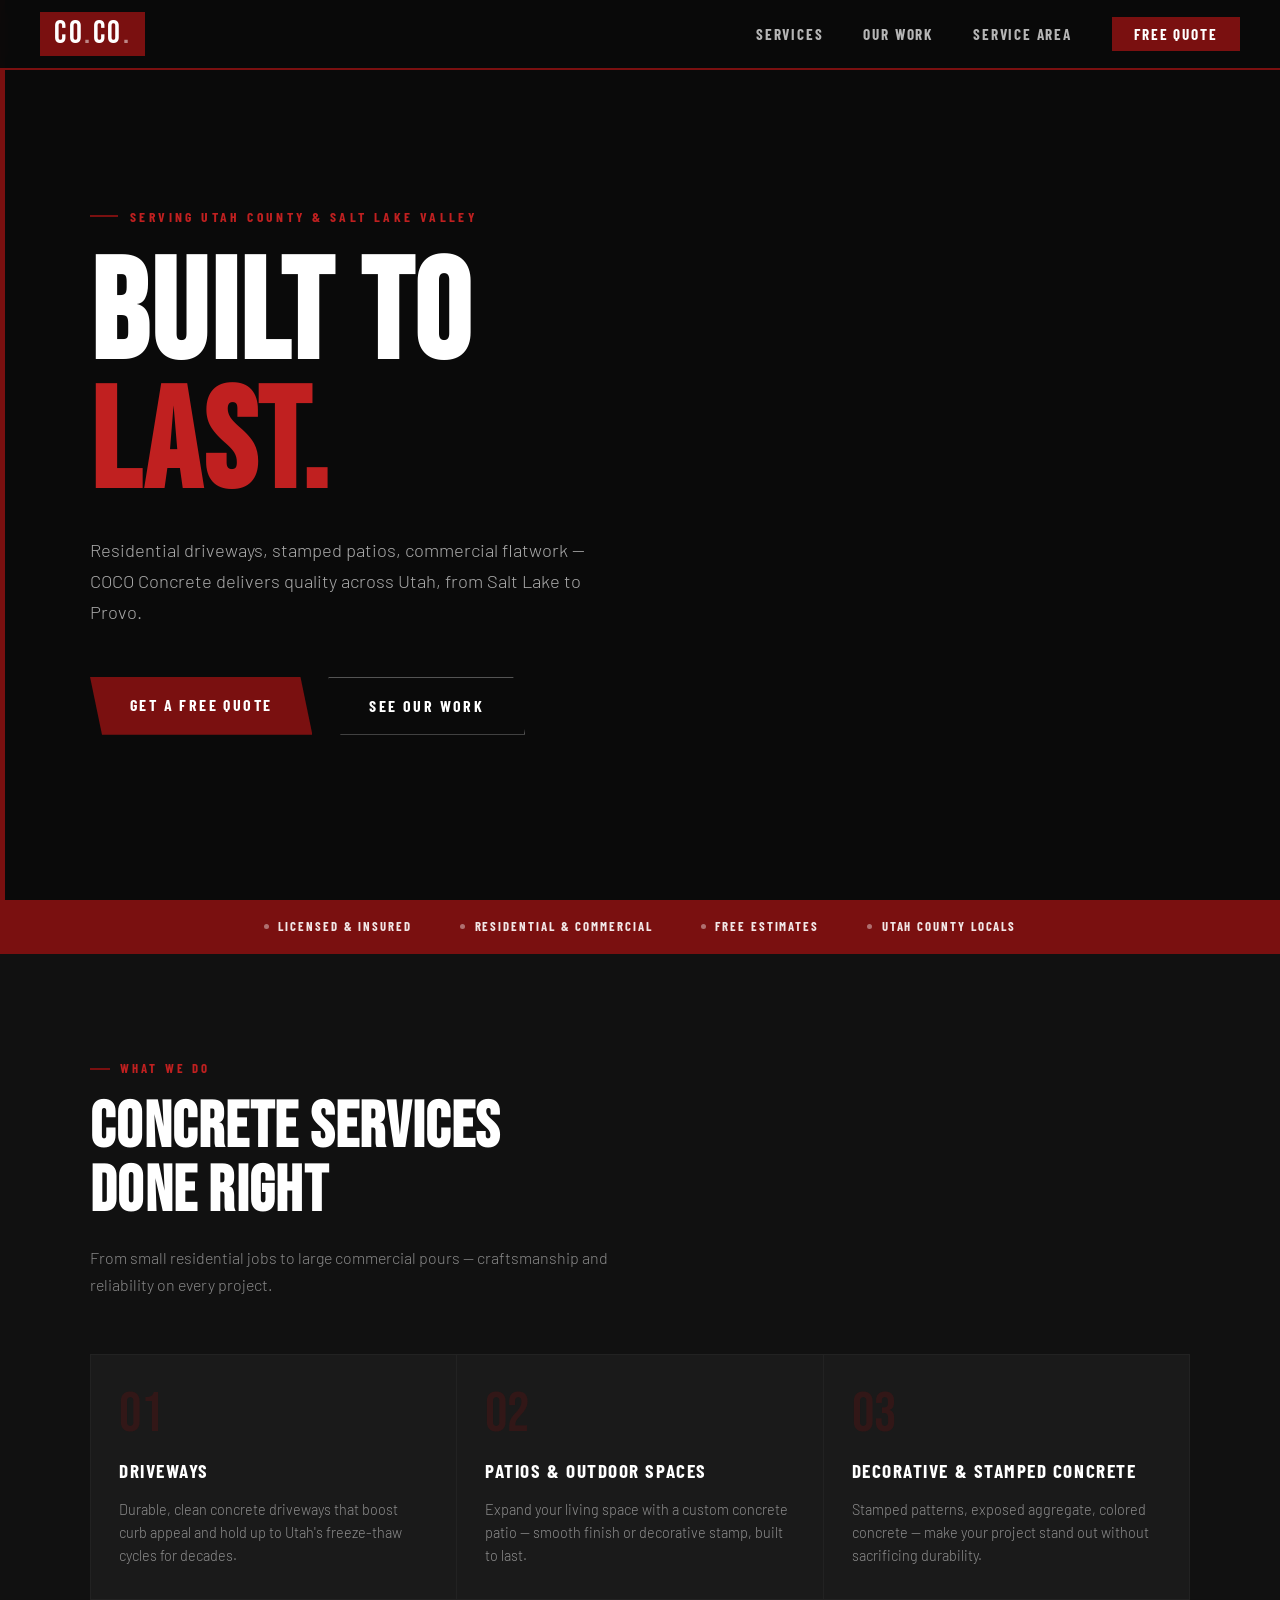
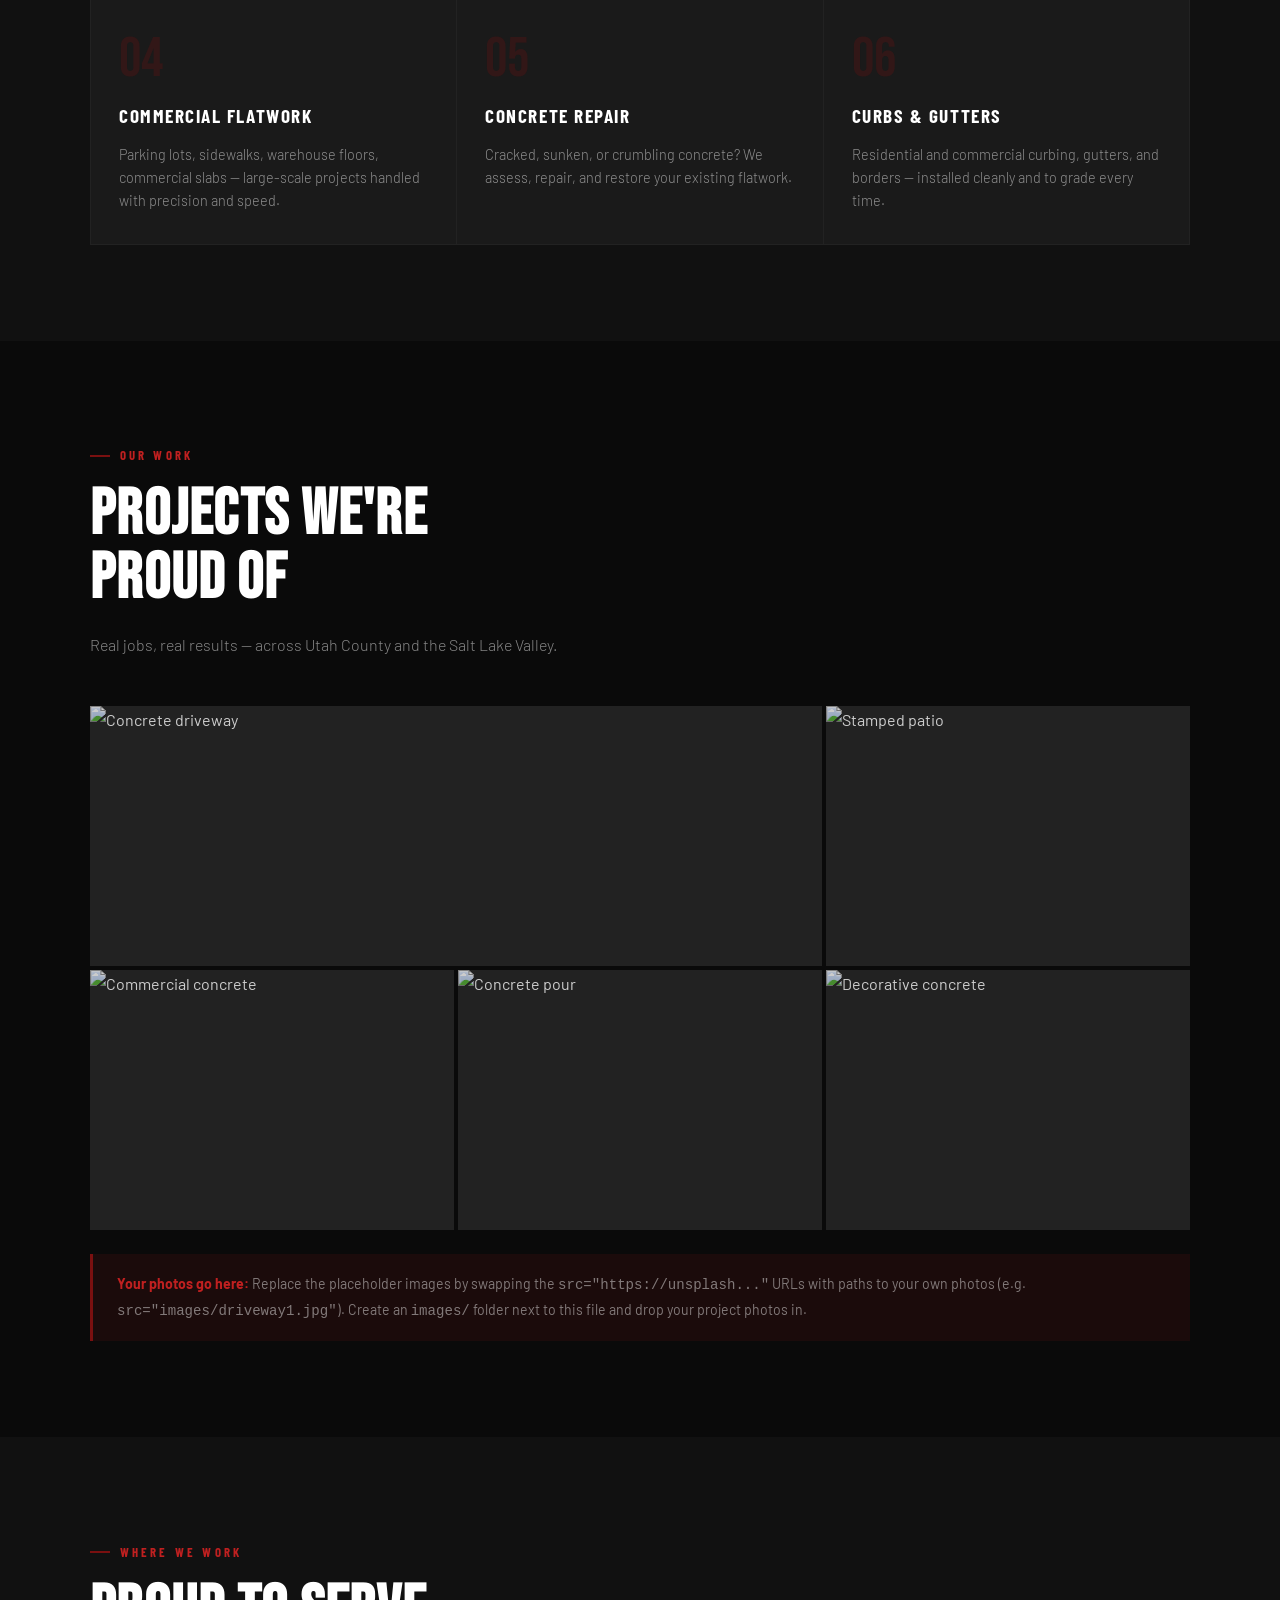
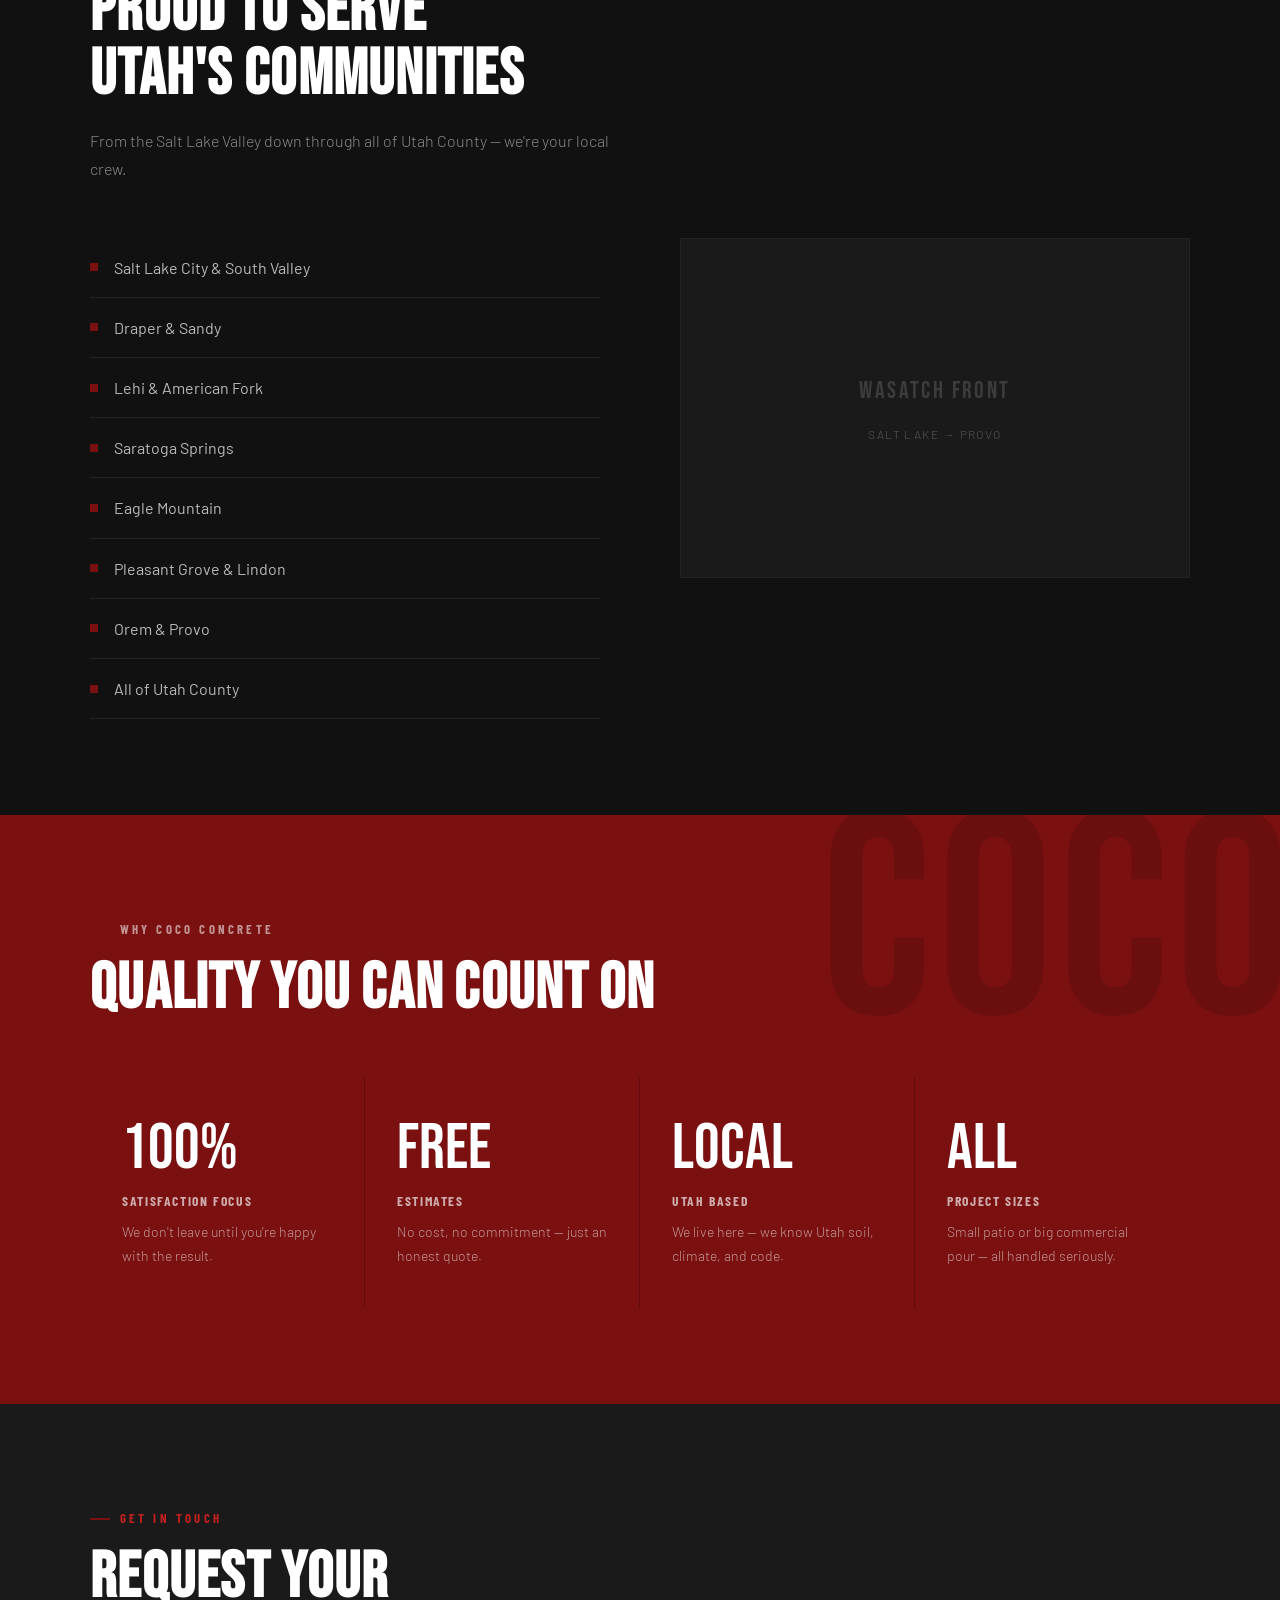
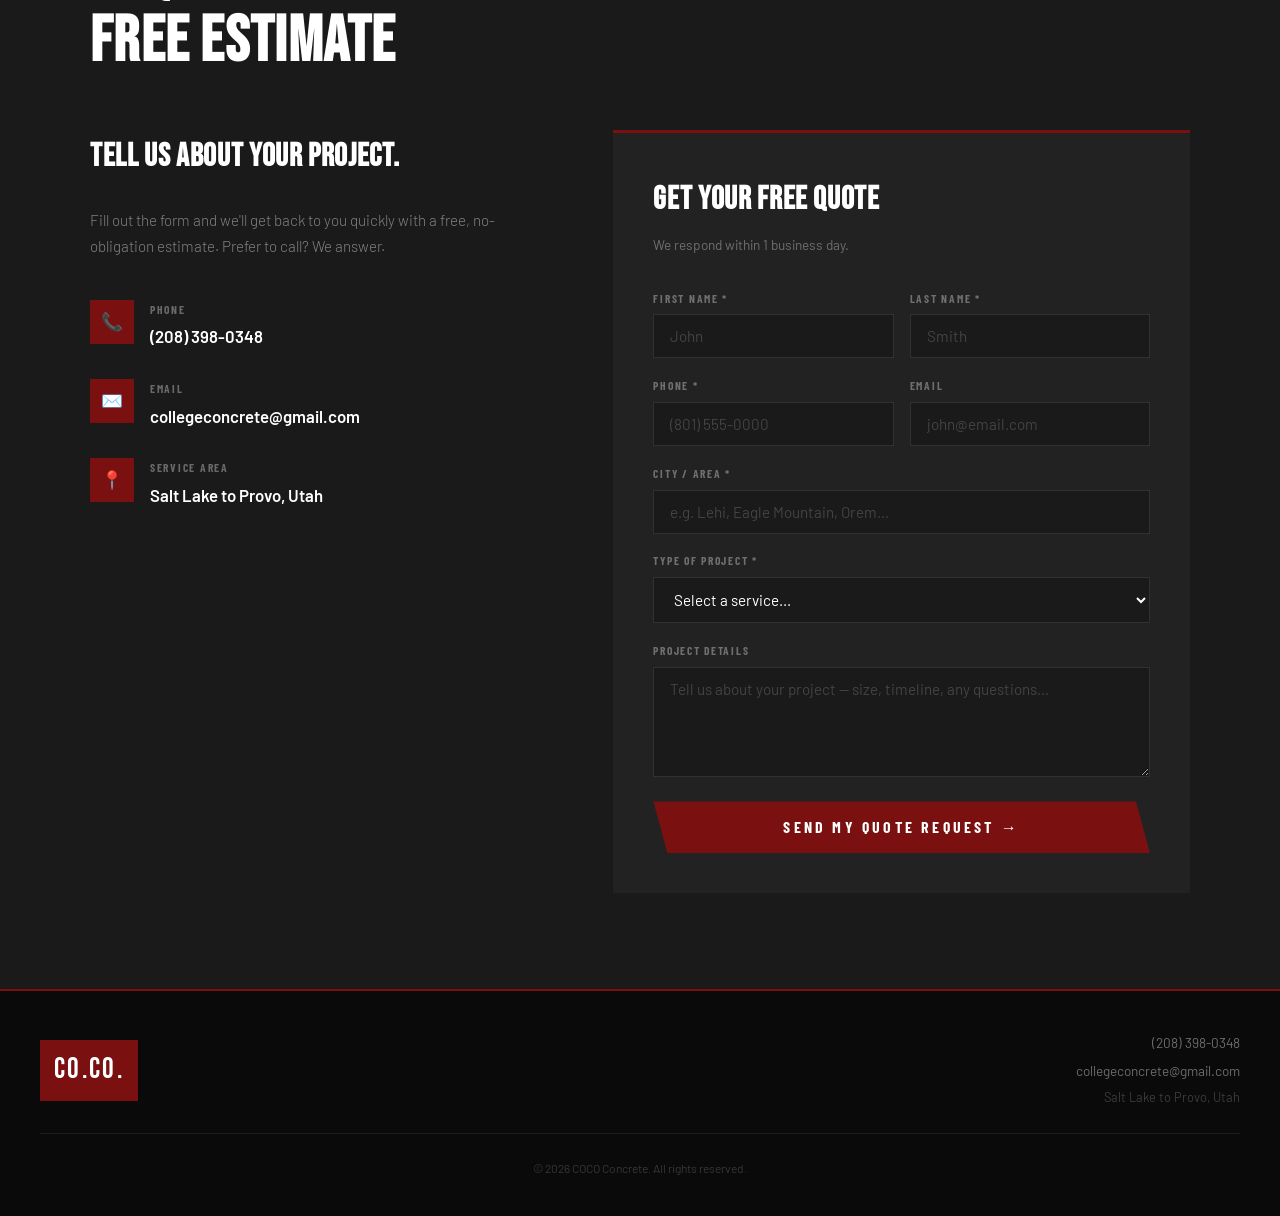
==== index.html @ 052e10e3 "Rename New one  to index.html" ====
<!DOCTYPE html>
<html lang="en">
<head>
<meta charset="UTF-8" />
<meta name="viewport" content="width=device-width, initial-scale=1.0" />
<title>COCO Concrete | Utah's Trusted Concrete Specialists</title>
<link href="https://fonts.googleapis.com/css2?family=Bebas+Neue&family=Barlow:wght@300;400;600;700&family=Barlow+Condensed:wght@600;700&display=swap" rel="stylesheet" />
<style>
  *, *::before, *::after { box-sizing: border-box; margin: 0; padding: 0; }
  :root {
    --red: #7A1010;
    --red-bright: #9B1515;
    --red-light: #C02020;
    --black: #0A0A0A;
    --dark: #111111;
    --dark2: #1A1A1A;
    --dark3: #222222;
    --white: #FFFFFF;
    --border: rgba(255,255,255,0.08);
  }
  html { scroll-behavior: smooth; }
  body { font-family: 'Barlow', sans-serif; background: var(--black); color: var(--white); line-height: 1.7; }

  /* NAV */
  nav {
    position: fixed; top: 0; left: 0; width: 100%; z-index: 100;
    background: rgba(10,10,10,0.97); backdrop-filter: blur(10px);
    border-bottom: 2px solid var(--red);
    padding: 0 2.5rem; display: flex; align-items: center; justify-content: space-between; height: 70px;
  }
  .nav-logo { display: flex; align-items: center; }
  .nav-logo-box {
    background: var(--red); padding: 6px 14px; display: flex; align-items: center; gap: 0;
  }
  .nav-logo-text {
    font-family: 'Bebas Neue', sans-serif; font-size: 2rem; color: var(--white);
    letter-spacing: 0.08em; line-height: 1;
  }
  .nav-logo-dot { color: rgba(255,255,255,0.5); }
  .nav-links { display: flex; gap: 2.5rem; list-style: none; align-items: center; }
  .nav-links a {
    color: rgba(255,255,255,0.7); text-decoration: none;
    font-family: 'Barlow Condensed', sans-serif;
    font-size: 0.95rem; font-weight: 700; letter-spacing: 0.12em; text-transform: uppercase; transition: color 0.2s;
  }
  .nav-links a:hover { color: var(--white); }
  .nav-cta { background: var(--red) !important; color: var(--white) !important; padding: 0.5rem 1.4rem !important; }
  .nav-cta:hover { background: var(--red-bright) !important; }
  .hamburger { display: none; flex-direction: column; gap: 5px; cursor: pointer; background: none; border: none; }
  .hamburger span { display: block; width: 26px; height: 2px; background: var(--white); }

  /* HERO */
  #hero {
    min-height: 100vh;
    background:
      linear-gradient(to bottom, rgba(10,10,10,0.72) 0%, rgba(10,10,10,0.35) 40%, rgba(10,10,10,0.88) 100%),
      url('https://images.unsplash.com/photo-1504307651254-35680f356dfd?w=1800&q=80') center/cover no-repeat;
    display: flex; align-items: center;
    padding: 7rem 2.5rem 5rem; position: relative; overflow: hidden;
  }
  .hero-accent { position: absolute; left: 0; top: 0; bottom: 0; width: 5px; background: var(--red); }
  .hero-inner { max-width: 1100px; margin: 0 auto; width: 100%; }
  .hero-eyebrow {
    display: inline-flex; align-items: center; gap: 0.75rem; margin-bottom: 1.5rem;
    font-family: 'Barlow Condensed', sans-serif; font-size: 0.85rem; font-weight: 700;
    letter-spacing: 0.25em; text-transform: uppercase; color: var(--red-light);
  }
  .hero-eyebrow::before { content: ''; display: block; width: 28px; height: 2px; background: var(--red); }
  .hero-title {
    font-family: 'Bebas Neue', sans-serif;
    font-size: clamp(4.5rem, 11vw, 9rem); color: var(--white); line-height: 0.92;
    margin-bottom: 1.5rem; letter-spacing: 0.02em;
  }
  .hero-title .red { color: var(--red-light); }
  .hero-sub {
    font-size: clamp(1rem, 2vw, 1.15rem); color: rgba(255,255,255,0.65);
    font-weight: 300; max-width: 500px; margin-bottom: 3rem;
  }
  .hero-btns { display: flex; gap: 1rem; flex-wrap: wrap; }
  .btn-primary {
    background: var(--red); color: var(--white); padding: 0.9rem 2.5rem;
    font-family: 'Barlow Condensed', sans-serif; font-weight: 700; font-size: 1rem;
    letter-spacing: 0.15em; text-transform: uppercase; text-decoration: none;
    transition: background 0.2s, transform 0.15s; border: none; cursor: pointer; display: inline-block;
    clip-path: polygon(0 0, calc(100% - 12px) 0, 100% 100%, 12px 100%);
  }
  .btn-primary:hover { background: var(--red-bright); transform: translateY(-2px); }
  .btn-outline {
    background: transparent; color: var(--white); padding: 0.9rem 2.5rem;
    font-family: 'Barlow Condensed', sans-serif; font-weight: 700; font-size: 1rem;
    letter-spacing: 0.15em; text-transform: uppercase; text-decoration: none;
    transition: all 0.2s; border: 1px solid rgba(255,255,255,0.3); display: inline-block;
    clip-path: polygon(0 0, calc(100% - 12px) 0, 100% 100%, 12px 100%);
  }
  .btn-outline:hover { border-color: var(--red); color: var(--red-light); }

  /* TRUST BAR */
  .trust-bar {
    background: var(--red); padding: 1rem 2rem;
    display: flex; justify-content: center; align-items: center; gap: 3rem; flex-wrap: wrap;
  }
  .trust-item {
    display: flex; align-items: center; gap: 0.6rem;
    color: rgba(255,255,255,0.9); font-size: 0.8rem; font-weight: 700;
    font-family: 'Barlow Condensed', sans-serif; letter-spacing: 0.15em; text-transform: uppercase;
  }
  .trust-dot { width: 5px; height: 5px; background: rgba(255,255,255,0.4); border-radius: 50%; }

  /* SECTIONS */
  section { padding: 6rem 2.5rem; }
  .container { max-width: 1100px; margin: 0 auto; }
  .section-label {
    display: inline-flex; align-items: center; gap: 0.6rem; margin-bottom: 1rem;
    font-family: 'Barlow Condensed', sans-serif; font-size: 0.8rem; font-weight: 700;
    letter-spacing: 0.25em; text-transform: uppercase; color: var(--red-light);
  }
  .section-label::before { content: ''; display: block; width: 20px; height: 2px; background: var(--red); }
  .section-title {
    font-family: 'Bebas Neue', sans-serif; font-size: clamp(2.5rem, 5vw, 4rem);
    color: var(--white); line-height: 1; margin-bottom: 1.25rem; letter-spacing: 0.02em;
  }
  .section-sub { font-size: 1rem; color: rgba(255,255,255,0.5); max-width: 520px; font-weight: 300; }

  /* SERVICES */
  #services { background: var(--dark); }
  .services-grid {
    display: grid; grid-template-columns: repeat(auto-fit, minmax(300px, 1fr));
    gap: 1px; margin-top: 3.5rem; background: var(--dark3); border: 1px solid var(--dark3);
  }
  .service-card {
    background: var(--dark2); padding: 2rem 1.75rem;
    transition: background 0.2s; position: relative; overflow: hidden;
  }
  .service-card::before {
    content: ''; position: absolute; left: 0; top: 0; bottom: 0; width: 3px;
    background: var(--red); transform: scaleY(0); transform-origin: bottom; transition: transform 0.3s;
  }
  .service-card:hover { background: var(--dark3); }
  .service-card:hover::before { transform: scaleY(1); }
  .service-num {
    font-family: 'Bebas Neue', sans-serif; font-size: 3.5rem;
    color: rgba(122,16,16,0.25); line-height: 1; margin-bottom: 0.75rem; transition: color 0.2s;
  }
  .service-card:hover .service-num { color: rgba(155,21,21,0.45); }
  .service-card h3 {
    font-family: 'Barlow Condensed', sans-serif; font-size: 1.2rem; font-weight: 700;
    letter-spacing: 0.08em; text-transform: uppercase; color: var(--white); margin-bottom: 0.65rem;
  }
  .service-card p { font-size: 0.9rem; color: rgba(255,255,255,0.5); font-weight: 300; line-height: 1.6; }

  /* GALLERY */
  #gallery { background: var(--black); }
  .gallery-grid {
    display: grid; grid-template-columns: repeat(3, 1fr);
    grid-template-rows: 260px 260px; gap: 4px; margin-top: 3rem;
  }
  .gallery-item { overflow: hidden; position: relative; cursor: pointer; background: var(--dark3); }
  .gallery-item:first-child { grid-column: span 2; }
  .gallery-item img { width: 100%; height: 100%; object-fit: cover; transition: transform 0.5s ease; filter: brightness(0.8); }
  .gallery-item:hover img { transform: scale(1.07); filter: brightness(1); }
  .gallery-overlay {
    position: absolute; inset: 0;
    background: linear-gradient(to top, rgba(122,16,16,0.85) 0%, transparent 55%);
    opacity: 0; transition: opacity 0.3s; display: flex; align-items: flex-end; padding: 1.25rem;
  }
  .gallery-item:hover .gallery-overlay { opacity: 1; }
  .gallery-overlay span {
    color: var(--white); font-family: 'Barlow Condensed', sans-serif;
    font-size: 0.85rem; font-weight: 700; letter-spacing: 0.15em; text-transform: uppercase;
  }
  .upload-note {
    margin-top: 1.5rem; padding: 1.1rem 1.5rem;
    background: rgba(122,16,16,0.15); border-left: 3px solid var(--red);
    font-size: 0.88rem; color: rgba(255,255,255,0.45);
  }
  .upload-note strong { color: var(--red-light); }

  /* AREA */
  #area { background: var(--dark); }
  .area-grid { display: grid; grid-template-columns: 1fr 1fr; gap: 5rem; align-items: start; margin-top: 3.5rem; }
  .area-list { list-style: none; }
  .area-list li {
    padding: 1rem 0; border-bottom: 1px solid var(--border);
    display: flex; align-items: center; gap: 1rem;
    color: rgba(255,255,255,0.7); font-size: 1rem; transition: color 0.2s;
  }
  .area-list li:hover { color: var(--white); }
  .area-dot { width: 8px; height: 8px; background: var(--red); flex-shrink: 0; }
  .area-map {
    background: var(--dark2); border: 1px solid var(--dark3);
    height: 340px; display: flex; align-items: center; justify-content: center;
    flex-direction: column; gap: 0.75rem;
  }
  .area-map-label { font-family: 'Bebas Neue', sans-serif; font-size: 1.5rem; color: rgba(255,255,255,0.15); letter-spacing: 0.1em; }
  .area-map-sub { font-size: 0.75rem; color: rgba(255,255,255,0.2); letter-spacing: 0.12em; text-transform: uppercase; }

  /* WHY */
  #why { background: var(--red); position: relative; overflow: hidden; }
  #why::before {
    content: 'COCO'; position: absolute; right: -1rem; top: -2rem;
    font-family: 'Bebas Neue', sans-serif; font-size: 18rem;
    color: rgba(0,0,0,0.12); line-height: 1; pointer-events: none; letter-spacing: 0.02em;
  }
  .why-grid { display: grid; grid-template-columns: repeat(auto-fit, minmax(200px, 1fr)); gap: 0; margin-top: 3.5rem; }
  .why-item { padding: 2.5rem 2rem; border-right: 1px solid rgba(0,0,0,0.2); position: relative; z-index: 1; }
  .why-item:last-child { border-right: none; }
  .why-number { font-family: 'Bebas Neue', sans-serif; font-size: 4rem; color: var(--white); line-height: 1; margin-bottom: 0.5rem; }
  .why-item h4 {
    font-family: 'Barlow Condensed', sans-serif; font-size: 0.85rem; font-weight: 700;
    color: rgba(255,255,255,0.65); margin-bottom: 0.5rem; text-transform: uppercase; letter-spacing: 0.12em;
  }
  .why-item p { font-size: 0.875rem; color: rgba(255,255,255,0.55); font-weight: 300; }

  /* CONTACT */
  #contact { background: var(--dark2); }
  .contact-grid { display: grid; grid-template-columns: 1fr 1.3fr; gap: 5rem; align-items: start; margin-top: 3.5rem; }
  .contact-info h3 { font-family: 'Bebas Neue', sans-serif; font-size: 2rem; color: var(--white); margin-bottom: 1.5rem; letter-spacing: 0.02em; }
  .contact-info > p { font-size: 0.95rem; color: rgba(255,255,255,0.45); font-weight: 300; margin-bottom: 2.5rem; }
  .contact-detail { display: flex; align-items: flex-start; gap: 1rem; margin-bottom: 1.75rem; }
  .contact-icon { width: 44px; height: 44px; background: var(--red); flex-shrink: 0; display: flex; align-items: center; justify-content: center; font-size: 1.1rem; }
  .contact-detail-text strong {
    display: block; font-family: 'Barlow Condensed', sans-serif;
    font-size: 0.72rem; letter-spacing: 0.15em; text-transform: uppercase;
    color: rgba(255,255,255,0.35); margin-bottom: 0.2rem;
  }
  .contact-detail-text a, .contact-detail-text span { color: var(--white); font-size: 1.05rem; text-decoration: none; font-weight: 600; }
  .contact-detail-text a:hover { color: var(--red-light); }

  /* FORM */
  .lead-form { background: var(--dark3); padding: 2.5rem; border-top: 3px solid var(--red); }
  .lead-form h3 { font-family: 'Bebas Neue', sans-serif; font-size: 2rem; color: var(--white); margin-bottom: 0.4rem; letter-spacing: 0.02em; }
  .lead-form .form-sub { font-size: 0.85rem; color: rgba(255,255,255,0.35); margin-bottom: 2rem; }
  .form-row { display: grid; grid-template-columns: 1fr 1fr; gap: 1rem; }
  .form-group { margin-bottom: 1.1rem; }
  .form-group label {
    display: block; font-family: 'Barlow Condensed', sans-serif;
    font-size: 0.72rem; font-weight: 700; letter-spacing: 0.15em; text-transform: uppercase;
    color: rgba(255,255,255,0.35); margin-bottom: 0.4rem;
  }
  .form-group input, .form-group select, .form-group textarea {
    width: 100%; padding: 0.75rem 1rem;
    background: var(--dark2); border: 1px solid rgba(255,255,255,0.1);
    font-family: 'Barlow', sans-serif; font-size: 0.95rem; color: var(--white);
    transition: border-color 0.2s; outline: none;
  }
  .form-group input::placeholder, .form-group textarea::placeholder { color: rgba(255,255,255,0.18); }
  .form-group select option { background: var(--dark2); }
  .form-group input:focus, .form-group select:focus, .form-group textarea:focus { border-color: var(--red); background: #1E1E1E; }
  .form-group textarea { resize: vertical; min-height: 110px; }
  .btn-submit {
    width: 100%; padding: 1rem; background: var(--red); color: var(--white);
    border: none; cursor: pointer; font-family: 'Barlow Condensed', sans-serif;
    font-size: 1rem; font-weight: 700; letter-spacing: 0.2em; text-transform: uppercase;
    transition: background 0.2s, transform 0.15s;
    clip-path: polygon(0 0, calc(100% - 14px) 0, 100% 100%, 14px 100%);
  }
  .btn-submit:hover { background: var(--red-bright); transform: translateY(-1px); }
  .form-success { display: none; text-align: center; padding: 3rem 1rem; }
  .form-success h4 { font-family: 'Bebas Neue', sans-serif; font-size: 2.5rem; color: var(--red-light); margin-bottom: 0.5rem; letter-spacing: 0.02em; }
  .form-success p { color: rgba(255,255,255,0.5); }

  /* FOOTER */
  footer {
    background: var(--black); border-top: 2px solid var(--red);
    padding: 2.5rem 2.5rem; display: flex; align-items: center; justify-content: space-between; flex-wrap: wrap; gap: 1.5rem;
  }
  .footer-logo-box { background: var(--red); padding: 6px 14px; }
  .footer-logo-text { font-family: 'Bebas Neue', sans-serif; font-size: 1.8rem; color: var(--white); letter-spacing: 0.08em; }
  .footer-links { display: flex; flex-direction: column; gap: 0.3rem; text-align: right; }
  .footer-links a { color: rgba(255,255,255,0.4); text-decoration: none; font-size: 0.85rem; transition: color 0.2s; }
  .footer-links a:hover { color: var(--red-light); }
  .footer-links span { color: rgba(255,255,255,0.2); font-size: 0.8rem; }
  .footer-copy { width: 100%; text-align: center; font-size: 0.75rem; color: rgba(255,255,255,0.18); padding-top: 1.5rem; border-top: 1px solid var(--border); }

  /* RESPONSIVE */
  @media (max-width: 768px) {
    .nav-links { display: none; }
    .hamburger { display: flex; }
    .nav-links.open {
      display: flex; flex-direction: column; gap: 0;
      position: absolute; top: 70px; left: 0; width: 100%;
      background: var(--black); border-bottom: 2px solid var(--red); padding: 0.5rem 0;
    }
    .nav-links.open li a { display: block; padding: 0.9rem 2rem; }
    .gallery-grid { grid-template-columns: 1fr 1fr; grid-template-rows: auto; }
    .gallery-item:first-child { grid-column: span 2; height: 220px; }
    .gallery-item { height: 180px; }
    .area-grid, .contact-grid { grid-template-columns: 1fr; gap: 2.5rem; }
    .form-row { grid-template-columns: 1fr; }
    .why-item { border-right: none; border-bottom: 1px solid rgba(0,0,0,0.2); }
    footer { flex-direction: column; align-items: center; }
    .footer-links { text-align: center; }
  }
</style>
</head>
<body>

<!-- NAV -->
<nav>
  <div class="nav-logo">
    <div class="nav-logo-box">
      <span class="nav-logo-text">CO<span class="nav-logo-dot">.</span>CO<span class="nav-logo-dot">.</span></span>
    </div>
  </div>
  <ul class="nav-links" id="navLinks">
    <li><a href="#services">Services</a></li>
    <li><a href="#gallery">Our Work</a></li>
    <li><a href="#area">Service Area</a></li>
    <li><a href="#contact" class="nav-cta">Free Quote</a></li>
  </ul>
  <button class="hamburger" id="hamburger" onclick="document.getElementById('navLinks').classList.toggle('open')" aria-label="Menu">
    <span></span><span></span><span></span>
  </button>
</nav>

<!-- HERO -->
<section id="hero">
  <div class="hero-accent"></div>
  <div class="hero-inner">
    <div class="hero-eyebrow">Serving Utah County &amp; Salt Lake Valley</div>
    <h1 class="hero-title">Built To<br><span class="red">Last.</span></h1>
    <p class="hero-sub">Residential driveways, stamped patios, commercial flatwork — COCO Concrete delivers quality across Utah, from Salt Lake to Provo.</p>
    <div class="hero-btns">
      <a href="#contact" class="btn-primary">Get a Free Quote</a>
      <a href="#gallery" class="btn-outline">See Our Work</a>
    </div>
  </div>
</section>

<!-- TRUST BAR -->
<div class="trust-bar">
  <div class="trust-item"><span class="trust-dot"></span> Licensed &amp; Insured</div>
  <div class="trust-item"><span class="trust-dot"></span> Residential &amp; Commercial</div>
  <div class="trust-item"><span class="trust-dot"></span> Free Estimates</div>
  <div class="trust-item"><span class="trust-dot"></span> Utah County Locals</div>
</div>

<!-- SERVICES -->
<section id="services">
  <div class="container">
    <div class="section-label">What We Do</div>
    <h2 class="section-title">Concrete Services<br>Done Right</h2>
    <p class="section-sub">From small residential jobs to large commercial pours — craftsmanship and reliability on every project.</p>
    <div class="services-grid">
      <div class="service-card"><div class="service-num">01</div><h3>Driveways</h3><p>Durable, clean concrete driveways that boost curb appeal and hold up to Utah's freeze-thaw cycles for decades.</p></div>
      <div class="service-card"><div class="service-num">02</div><h3>Patios &amp; Outdoor Spaces</h3><p>Expand your living space with a custom concrete patio — smooth finish or decorative stamp, built to last.</p></div>
      <div class="service-card"><div class="service-num">03</div><h3>Decorative &amp; Stamped Concrete</h3><p>Stamped patterns, exposed aggregate, colored concrete — make your project stand out without sacrificing durability.</p></div>
      <div class="service-card"><div class="service-num">04</div><h3>Commercial Flatwork</h3><p>Parking lots, sidewalks, warehouse floors, commercial slabs — large-scale projects handled with precision and speed.</p></div>
      <div class="service-card"><div class="service-num">05</div><h3>Concrete Repair</h3><p>Cracked, sunken, or crumbling concrete? We assess, repair, and restore your existing flatwork.</p></div>
      <div class="service-card"><div class="service-num">06</div><h3>Curbs &amp; Gutters</h3><p>Residential and commercial curbing, gutters, and borders — installed cleanly and to grade every time.</p></div>
    </div>
  </div>
</section>

<!-- GALLERY -->
<section id="gallery">
  <div class="container">
    <div class="section-label">Our Work</div>
    <h2 class="section-title">Projects We're<br>Proud Of</h2>
    <p class="section-sub">Real jobs, real results — across Utah County and the Salt Lake Valley.</p>
    <div class="gallery-grid">
      <div class="gallery-item">
        <img src="https://images.unsplash.com/photo-1504307651254-35680f356dfd?w=900&q=80" alt="Concrete driveway" loading="lazy" />
        <div class="gallery-overlay"><span>Residential Driveway</span></div>
      </div>
      <div class="gallery-item">
        <img src="https://images.unsplash.com/photo-1589939705384-5185137a7f0f?w=600&q=80" alt="Stamped patio" loading="lazy" />
        <div class="gallery-overlay"><span>Stamped Patio</span></div>
      </div>
      <div class="gallery-item">
        <img src="https://images.unsplash.com/photo-1541888946425-d81bb19240f5?w=600&q=80" alt="Commercial concrete" loading="lazy" />
        <div class="gallery-overlay"><span>Commercial Flatwork</span></div>
      </div>
      <div class="gallery-item">
        <img src="https://images.unsplash.com/photo-1613977257363-707ba9348227?w=600&q=80" alt="Concrete pour" loading="lazy" />
        <div class="gallery-overlay"><span>New Construction</span></div>
      </div>
      <div class="gallery-item">
        <img src="https://images.unsplash.com/photo-1558618666-fcd25c85cd64?w=600&q=80" alt="Decorative concrete" loading="lazy" />
        <div class="gallery-overlay"><span>Decorative Finish</span></div>
      </div>
    </div>
    <div class="upload-note">
      <strong>Your photos go here:</strong> Replace the placeholder images by swapping the <code>src="https://unsplash..."</code> URLs with paths to your own photos (e.g. <code>src="images/driveway1.jpg"</code>). Create an <code>images/</code> folder next to this file and drop your project photos in.
    </div>
  </div>
</section>

<!-- AREA -->
<section id="area">
  <div class="container">
    <div class="section-label">Where We Work</div>
    <h2 class="section-title">Proud to Serve<br>Utah's Communities</h2>
    <p class="section-sub">From the Salt Lake Valley down through all of Utah County — we're your local crew.</p>
    <div class="area-grid">
      <ul class="area-list">
        <li><span class="area-dot"></span> Salt Lake City &amp; South Valley</li>
        <li><span class="area-dot"></span> Draper &amp; Sandy</li>
        <li><span class="area-dot"></span> Lehi &amp; American Fork</li>
        <li><span class="area-dot"></span> Saratoga Springs</li>
        <li><span class="area-dot"></span> Eagle Mountain</li>
        <li><span class="area-dot"></span> Pleasant Grove &amp; Lindon</li>
        <li><span class="area-dot"></span> Orem &amp; Provo</li>
        <li><span class="area-dot"></span> All of Utah County</li>
      </ul>
      <div class="area-map">
        <div class="area-map-label">Wasatch Front</div>
        <div class="area-map-sub">Salt Lake → Provo</div>
      </div>
    </div>
  </div>
</section>

<!-- WHY -->
<section id="why">
  <div class="container">
    <div class="section-label" style="color: rgba(255,255,255,0.55);">Why COCO Concrete</div>
    <h2 class="section-title">Quality You Can Count On</h2>
    <div class="why-grid">
      <div class="why-item"><div class="why-number">100%</div><h4>Satisfaction Focus</h4><p>We don't leave until you're happy with the result.</p></div>
      <div class="why-item"><div class="why-number">Free</div><h4>Estimates</h4><p>No cost, no commitment — just an honest quote.</p></div>
      <div class="why-item"><div class="why-number">Local</div><h4>Utah Based</h4><p>We live here — we know Utah soil, climate, and code.</p></div>
      <div class="why-item"><div class="why-number">All</div><h4>Project Sizes</h4><p>Small patio or big commercial pour — all handled seriously.</p></div>
    </div>
  </div>
</section>

<!-- CONTACT -->
<section id="contact">
  <div class="container">
    <div class="section-label">Get In Touch</div>
    <h2 class="section-title">Request Your<br>Free Estimate</h2>
    <div class="contact-grid">
      <div class="contact-info">
        <h3>Tell us about your project.</h3>
        <p>Fill out the form and we'll get back to you quickly with a free, no-obligation estimate. Prefer to call? We answer.</p>
        <div class="contact-detail">
          <div class="contact-icon">📞</div>
          <div class="contact-detail-text"><strong>Phone</strong><a href="tel:2083980348">(208) 398-0348</a></div>
        </div>
        <div class="contact-detail">
          <div class="contact-icon">✉️</div>
          <div class="contact-detail-text"><strong>Email</strong><a href="mailto:collegeconcrete@gmail.com">collegeconcrete@gmail.com</a></div>
        </div>
        <div class="contact-detail">
          <div class="contact-icon">📍</div>
          <div class="contact-detail-text"><strong>Service Area</strong><span>Salt Lake to Provo, Utah</span></div>
        </div>
      </div>

      <div class="lead-form">
        <h3>Get Your Free Quote</h3>
        <p class="form-sub">We respond within 1 business day.</p>
        <div id="formSuccess" class="form-success">
          <h4>Message Sent!</h4>
          <p>Thanks for reaching out. We'll be in touch shortly.</p>
        </div>
        <!-- Replace YOUR_FORM_ID below with your actual Formspree form ID -->
        <form id="leadForm" action="https://formspree.io/f/xnjopnpo" method="POST">
          <input type="hidden" name="_subject" value="New Quote Request — COCO Concrete" />
          <div class="form-row">
            <div class="form-group"><label for="fname">First Name *</label><input type="text" id="fname" name="first_name" required placeholder="John" /></div>
            <div class="form-group"><label for="lname">Last Name *</label><input type="text" id="lname" name="last_name" required placeholder="Smith" /></div>
          </div>
          <div class="form-row">
            <div class="form-group"><label for="phone">Phone *</label><input type="tel" id="phone" name="phone" required placeholder="(801) 555-0000" /></div>
            <div class="form-group"><label for="email">Email</label><input type="email" id="email" name="email" placeholder="john@email.com" /></div>
          </div>
          <div class="form-group"><label for="city">City / Area *</label><input type="text" id="city" name="city" required placeholder="e.g. Lehi, Eagle Mountain, Orem..." /></div>
          <div class="form-group">
            <label for="service">Type of Project *</label>
            <select id="service" name="service" required>
              <option value="">Select a service...</option>
              <option>Driveway</option>
              <option>Patio</option>
              <option>Stamped / Decorative Concrete</option>
              <option>Commercial Flatwork</option>
              <option>Sidewalk or Curbing</option>
              <option>Concrete Repair</option>
              <option>Other / Not Sure</option>
            </select>
          </div>
          <div class="form-group"><label for="message">Project Details</label><textarea id="message" name="message" placeholder="Tell us about your project — size, timeline, any questions..."></textarea></div>
          <button type="submit" class="btn-submit">Send My Quote Request →</button>
        </form>
      </div>
    </div>
  </div>
</section>

<!-- FOOTER -->
<footer>
  <div class="footer-logo-box"><span class="footer-logo-text">CO.CO.</span></div>
  <div class="footer-links">
    <a href="tel:2083980348">(208) 398-0348</a>
    <a href="mailto:collegeconcrete@gmail.com">collegeconcrete@gmail.com</a>
    <span>Salt Lake to Provo, Utah</span>
  </div>
  <div class="footer-copy">&copy; 2026 COCO Concrete. All rights reserved.</div>
</footer>

<script>
  const form = document.getElementById('leadForm');
  form.addEventListener('submit', async function(e) {
    e.preventDefault();
    const btn = form.querySelector('.btn-submit');
    btn.textContent = 'Sending...'; btn.disabled = true;
    try {
      const res = await fetch(form.action, { method: 'POST', body: new FormData(form), headers: { 'Accept': 'application/json' } });
      if (res.ok) {
        form.style.display = 'none';
        document.getElementById('formSuccess').style.display = 'block';
      } else {
        alert('Something went wrong. Please call us at (208) 398-0348.');
        btn.textContent = 'Send My Quote Request →'; btn.disabled = false;
      }
    } catch {
      alert('Something went wrong. Please call us at (208) 398-0348.');
      btn.textContent = 'Send My Quote Request →'; btn.disabled = false;
    }
  });
</script>
</body>
</html>
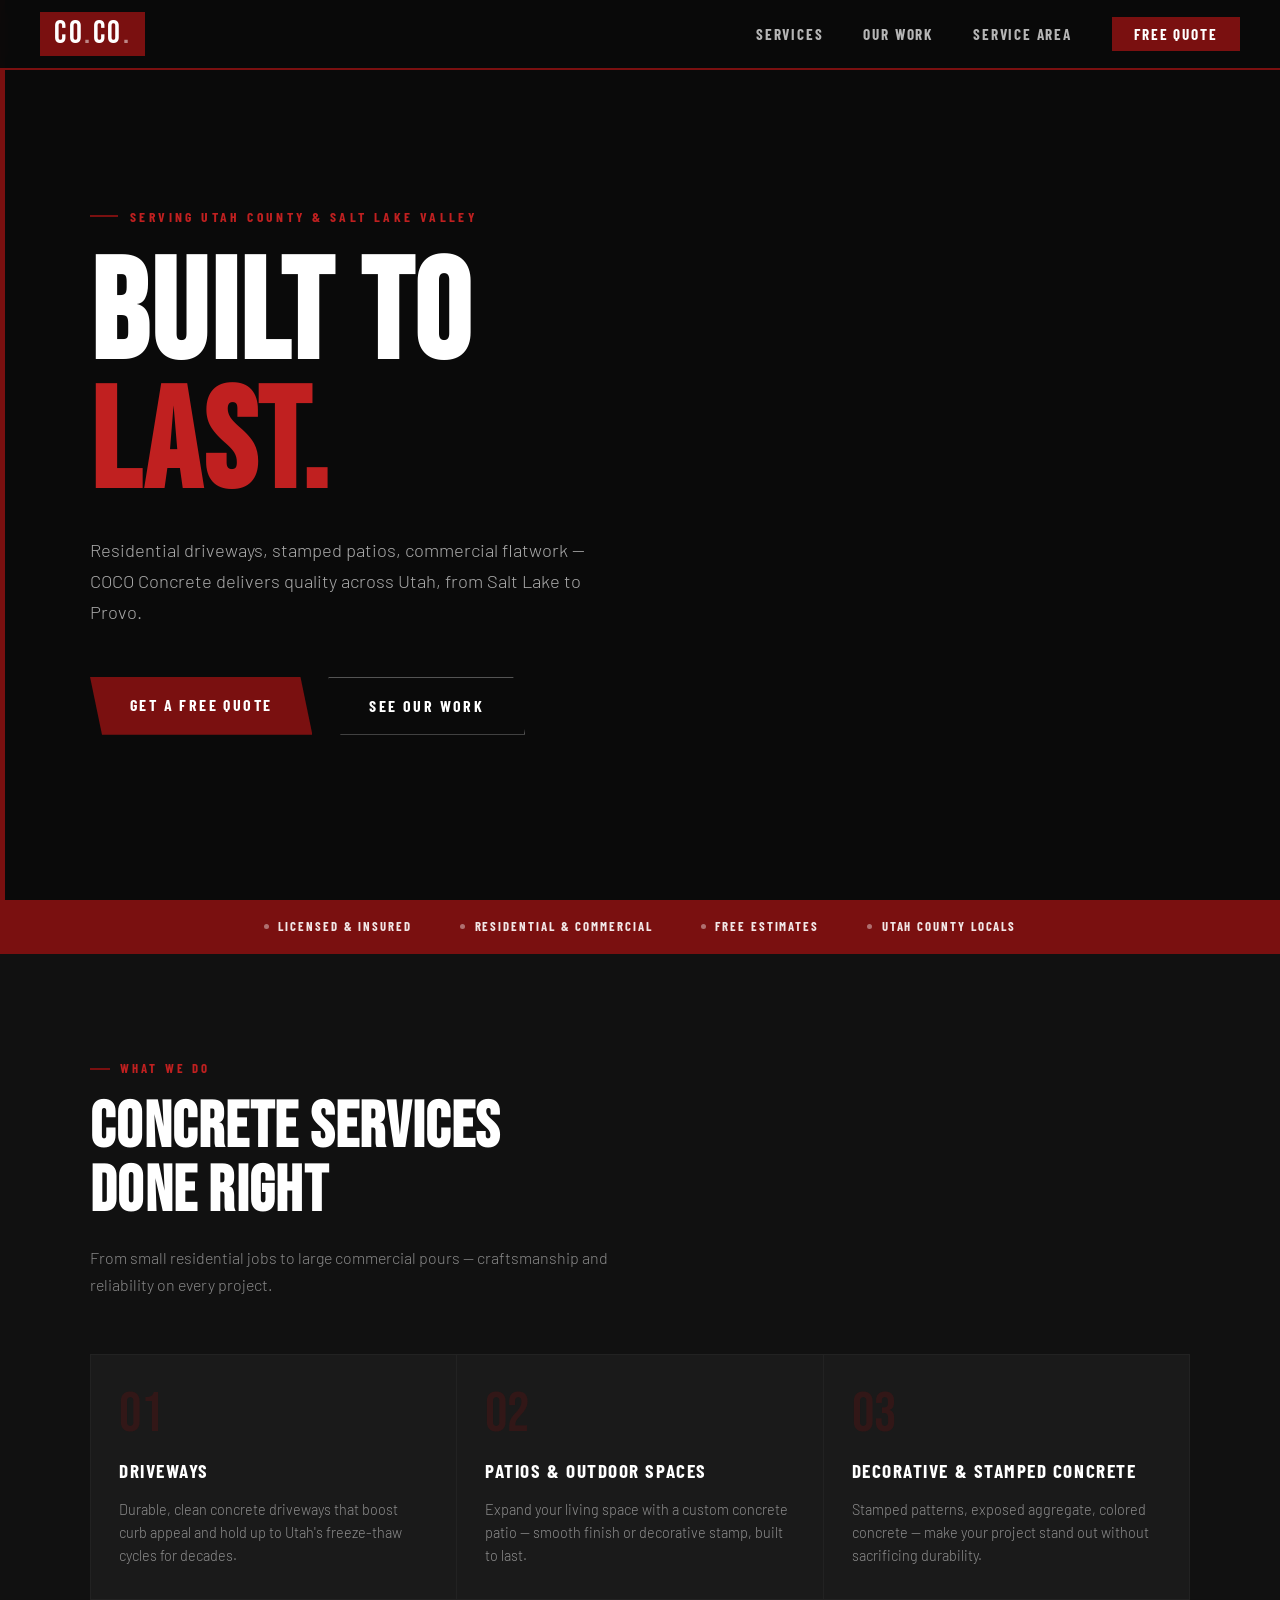
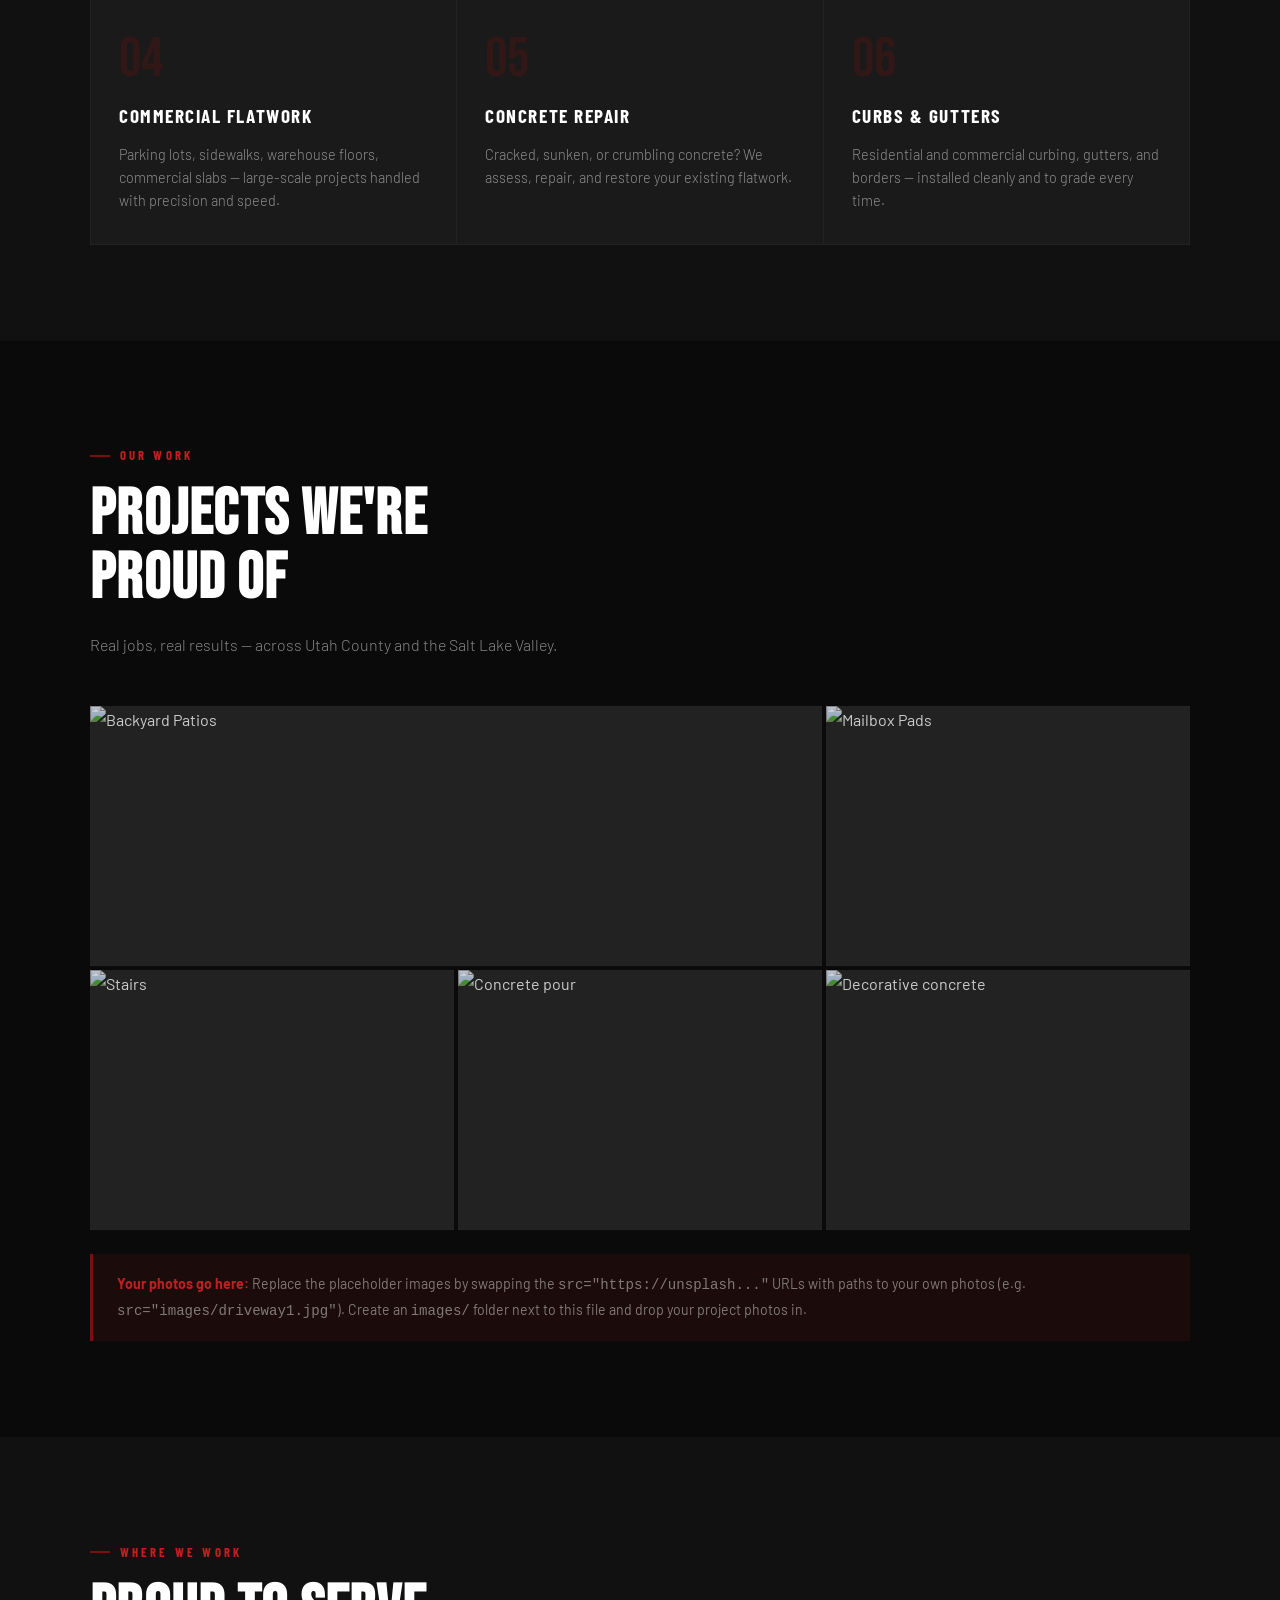
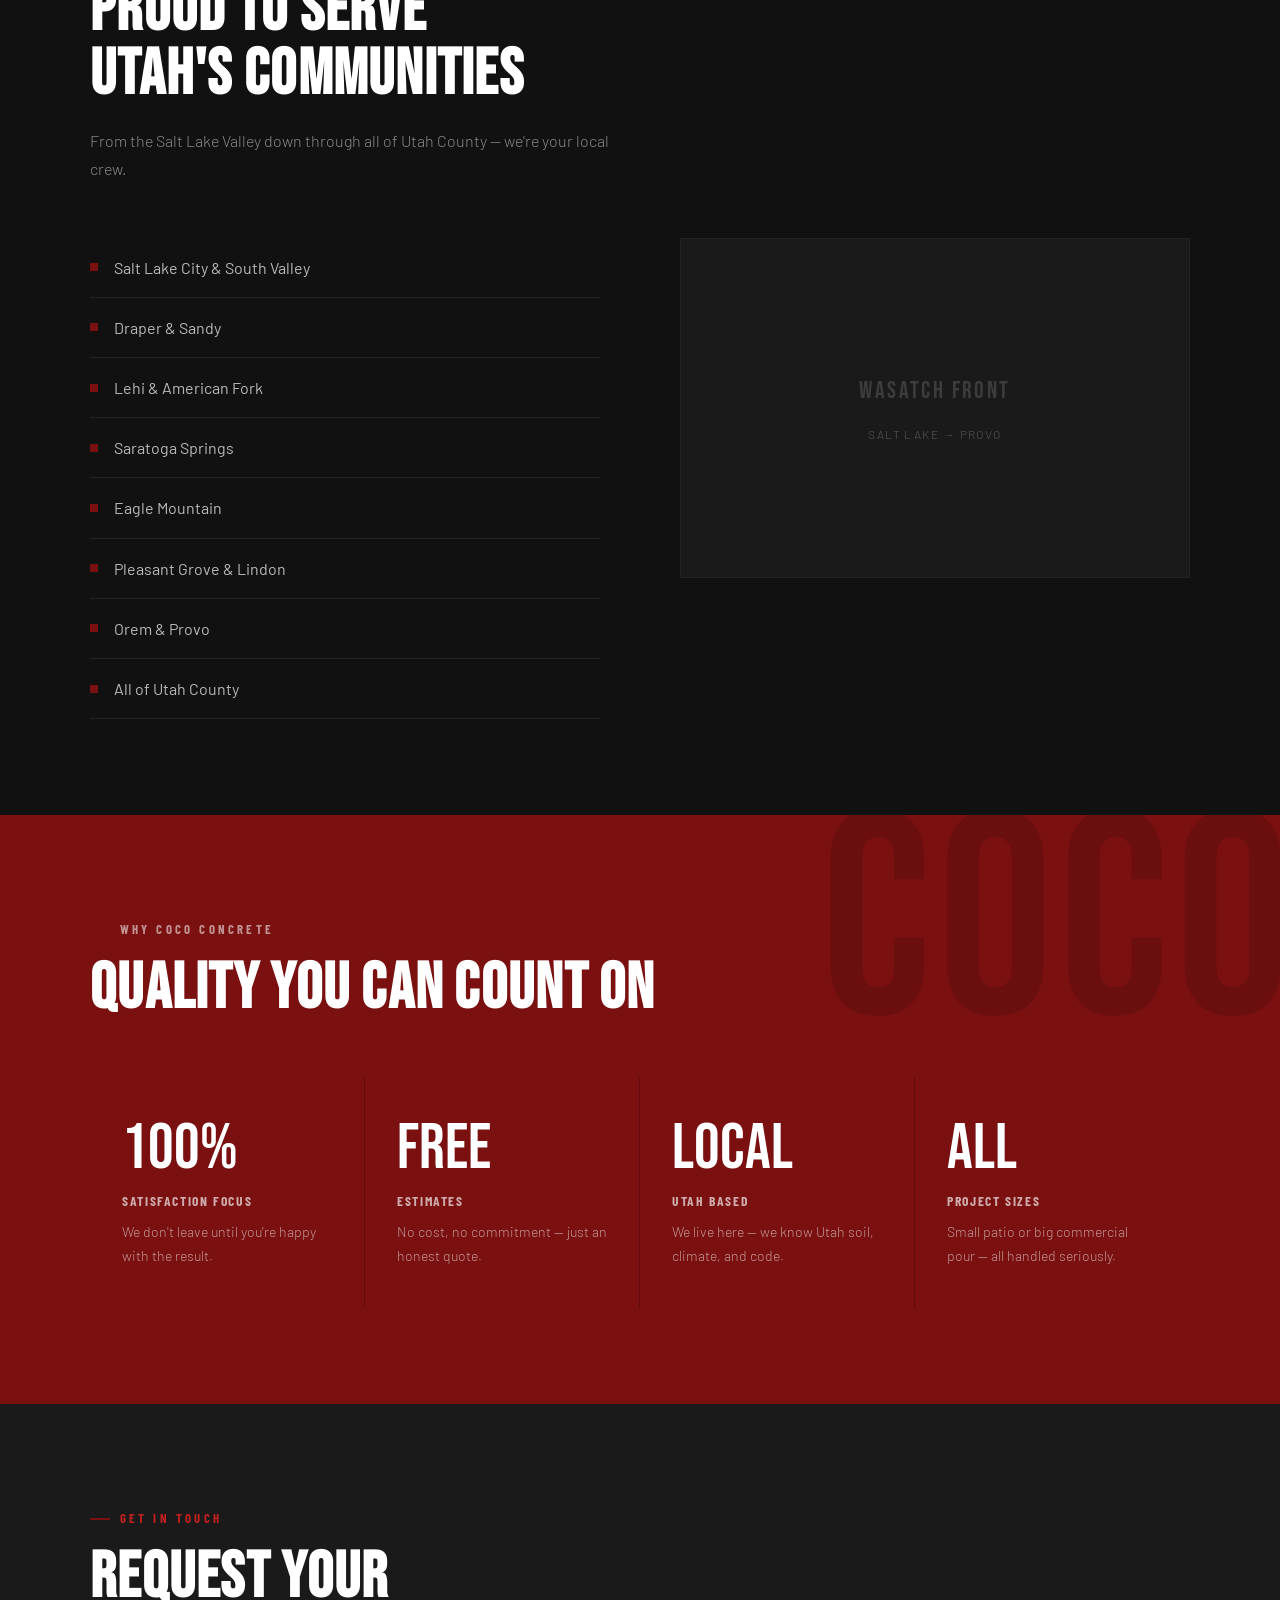
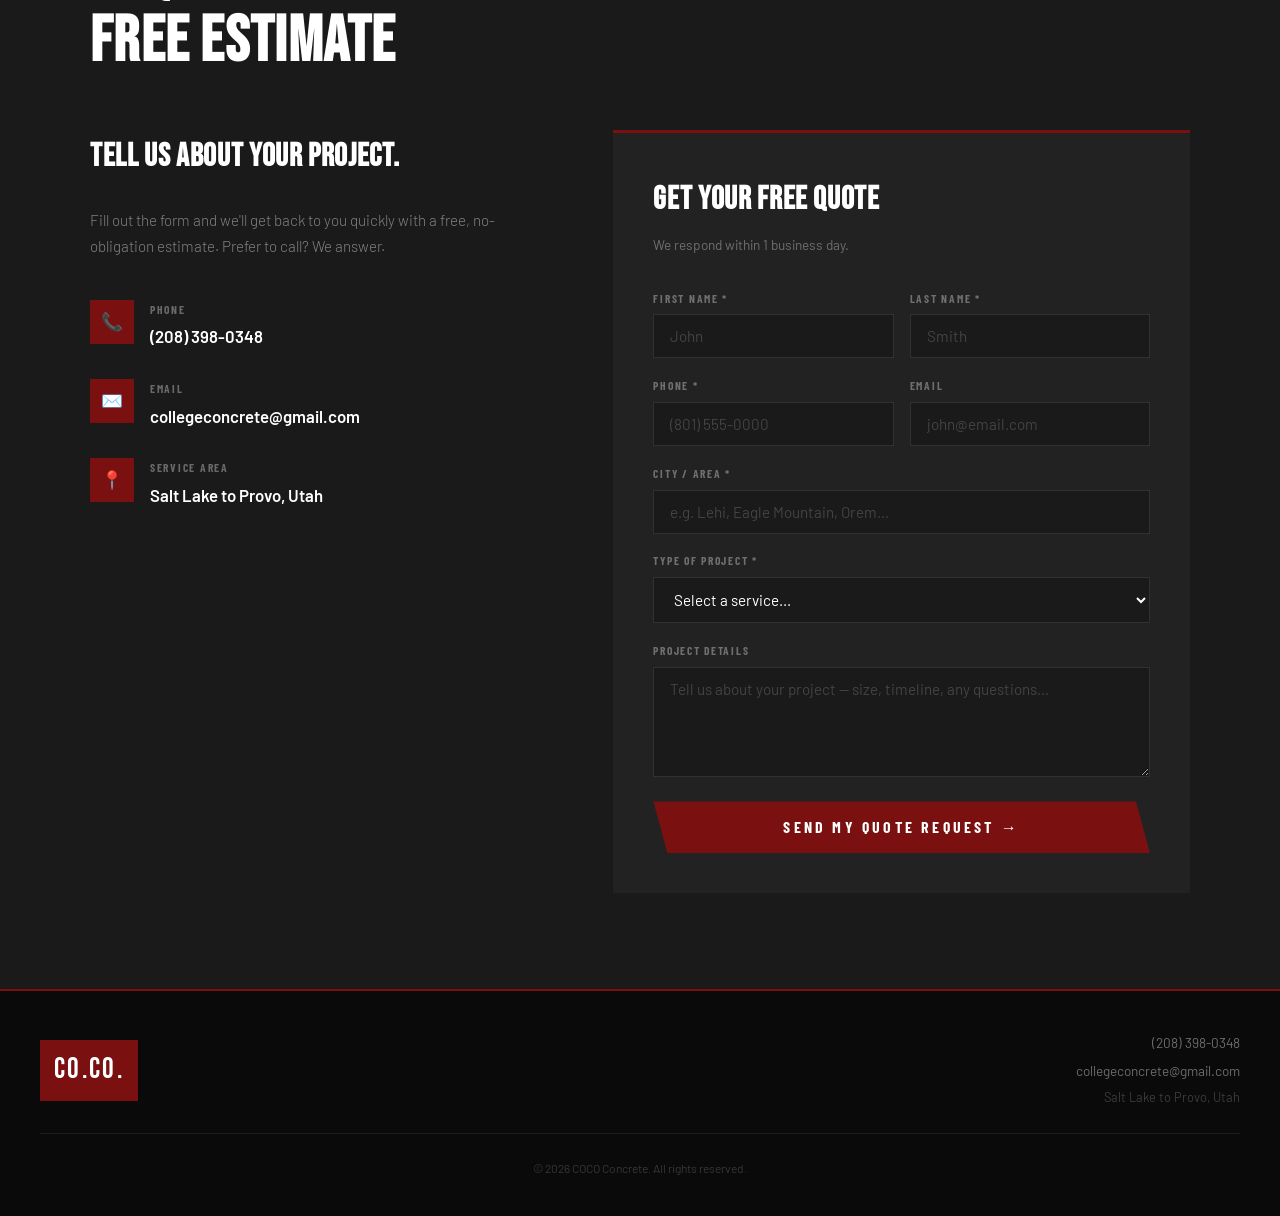
==== commit 65a698ab: "Rename New one  to index.html" ====
--- a/index.html
+++ b/index.html
@@ -360,23 +360,23 @@
     <p class="section-sub">Real jobs, real results — across Utah County and the Salt Lake Valley.</p>
     <div class="gallery-grid">
       <div class="gallery-item">
-        <img src="https://images.unsplash.com/photo-1504307651254-35680f356dfd?w=900&q=80" alt="Concrete driveway" loading="lazy" />
+        <img src="images/project1.jpg" alt="Backyard Patios" loading="lazy" />
         <div class="gallery-overlay"><span>Residential Driveway</span></div>
       </div>
       <div class="gallery-item">
-        <img src="https://images.unsplash.com/photo-1589939705384-5185137a7f0f?w=600&q=80" alt="Stamped patio" loading="lazy" />
+        <img src="images/project2.jpg" alt="Mailbox Pads" loading="lazy" />
         <div class="gallery-overlay"><span>Stamped Patio</span></div>
       </div>
       <div class="gallery-item">
-        <img src="https://images.unsplash.com/photo-1541888946425-d81bb19240f5?w=600&q=80" alt="Commercial concrete" loading="lazy" />
+        <img src="images/project3.jpg" alt="Stairs" loading="lazy" />
         <div class="gallery-overlay"><span>Commercial Flatwork</span></div>
       </div>
       <div class="gallery-item">
-        <img src="https://images.unsplash.com/photo-1613977257363-707ba9348227?w=600&q=80" alt="Concrete pour" loading="lazy" />
+        <img src="images/project6.jpg" alt="Concrete pour" loading="lazy" />
         <div class="gallery-overlay"><span>New Construction</span></div>
       </div>
       <div class="gallery-item">
-        <img src="https://images.unsplash.com/photo-1558618666-fcd25c85cd64?w=600&q=80" alt="Decorative concrete" loading="lazy" />
+        <img src="images/project7.jpg" alt="Decorative concrete" loading="lazy" />
         <div class="gallery-overlay"><span>Decorative Finish</span></div>
       </div>
     </div>
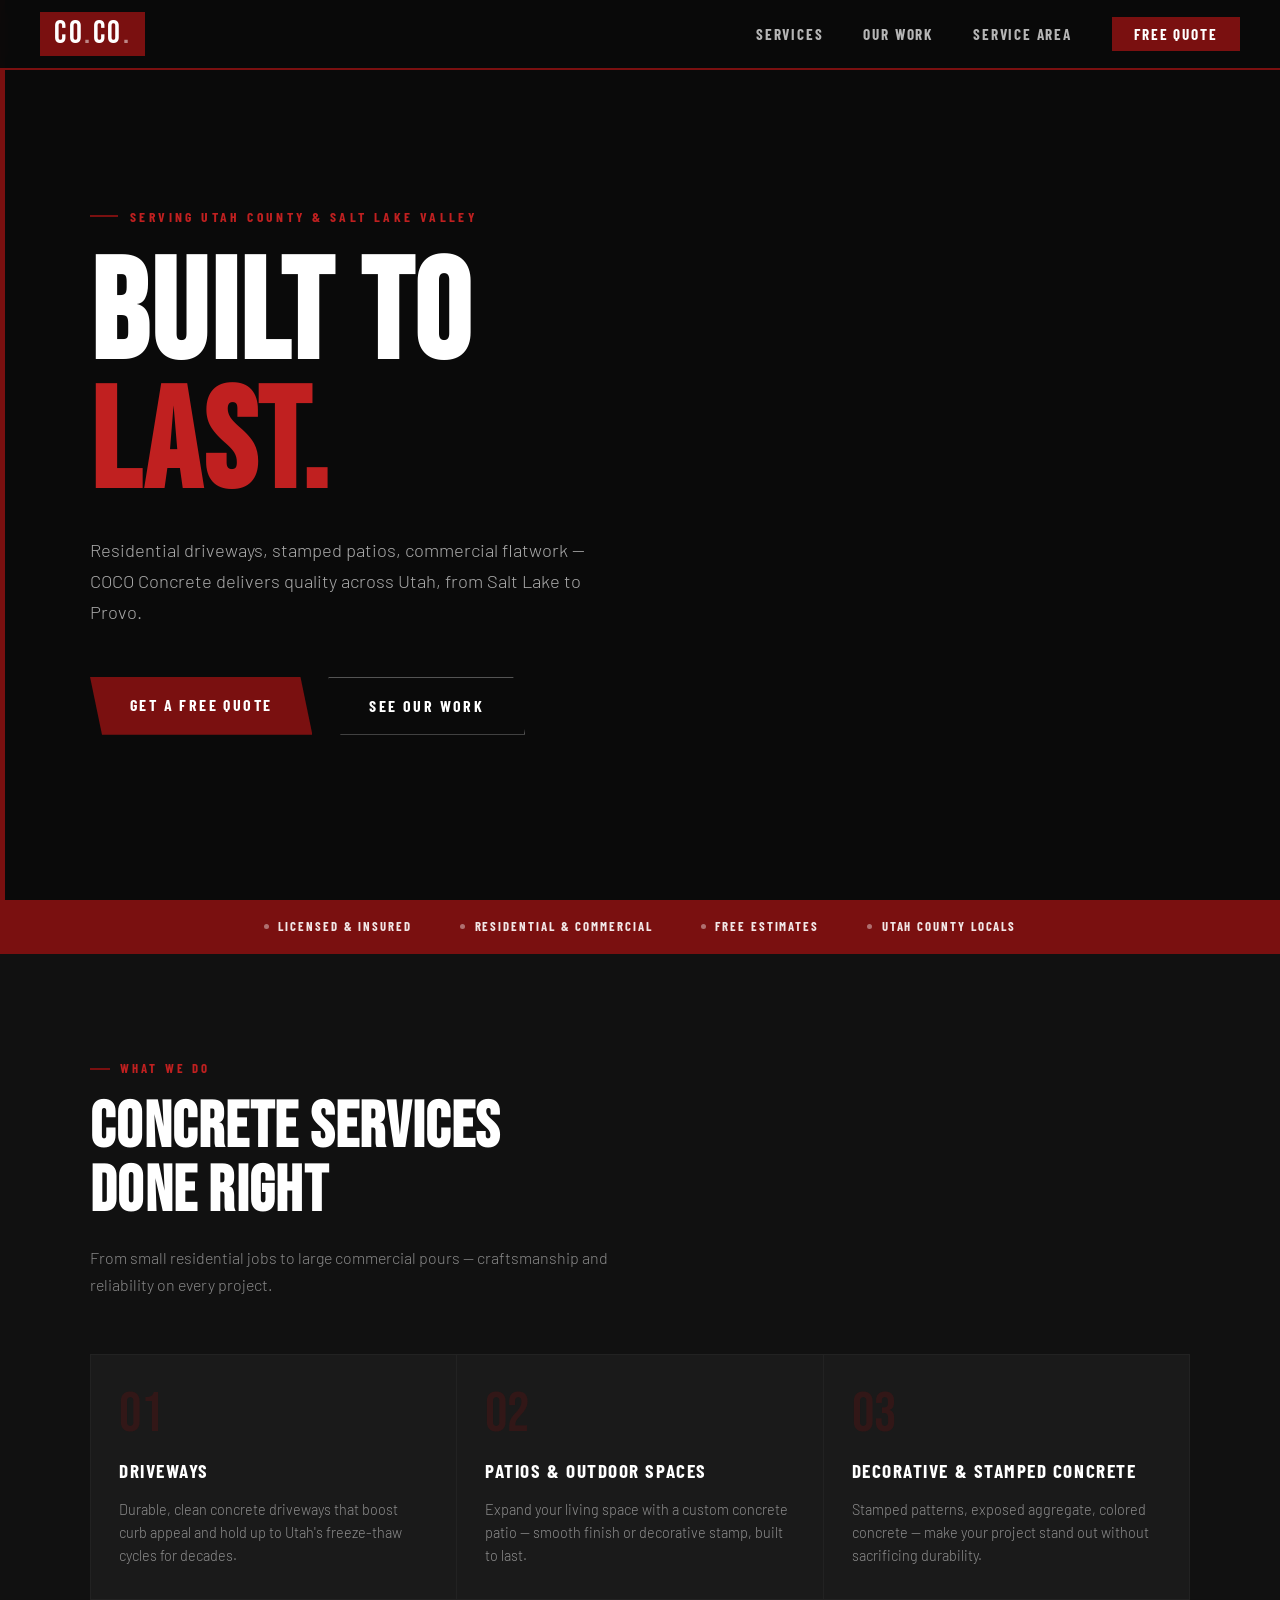
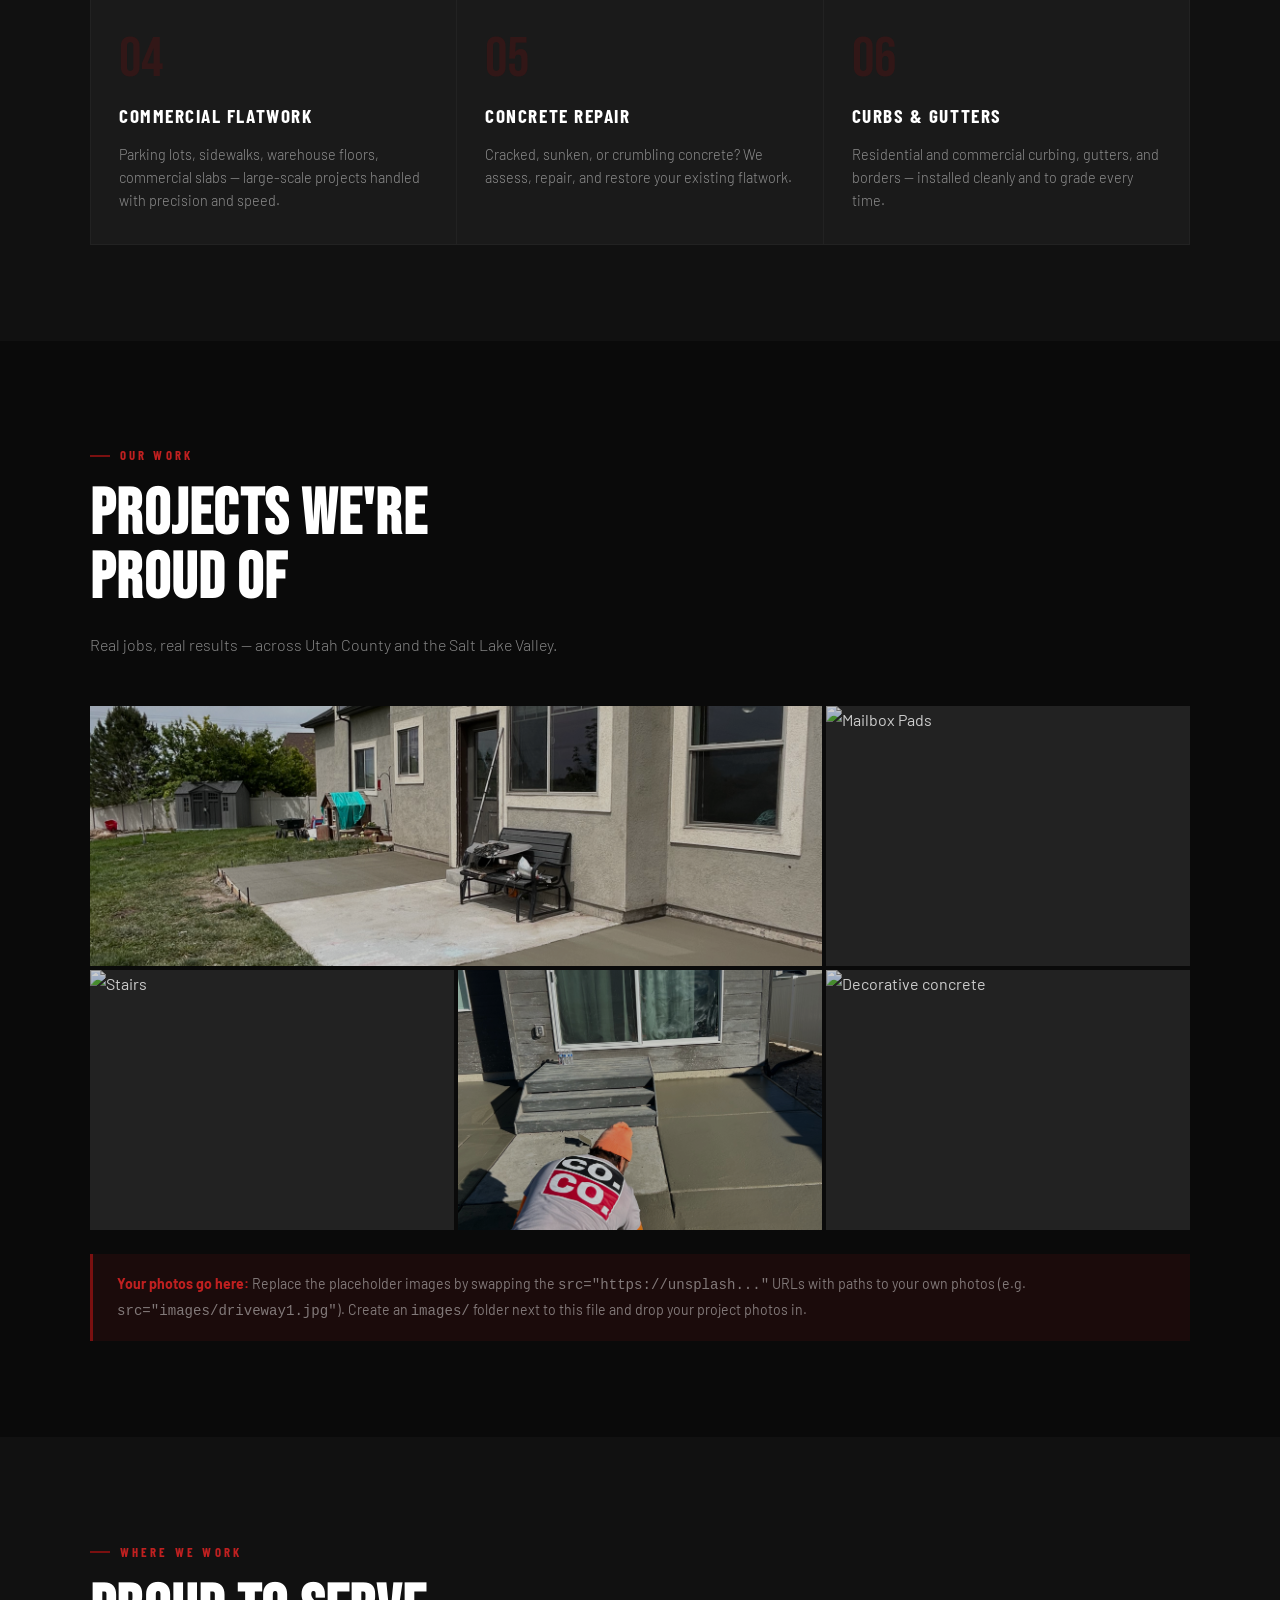
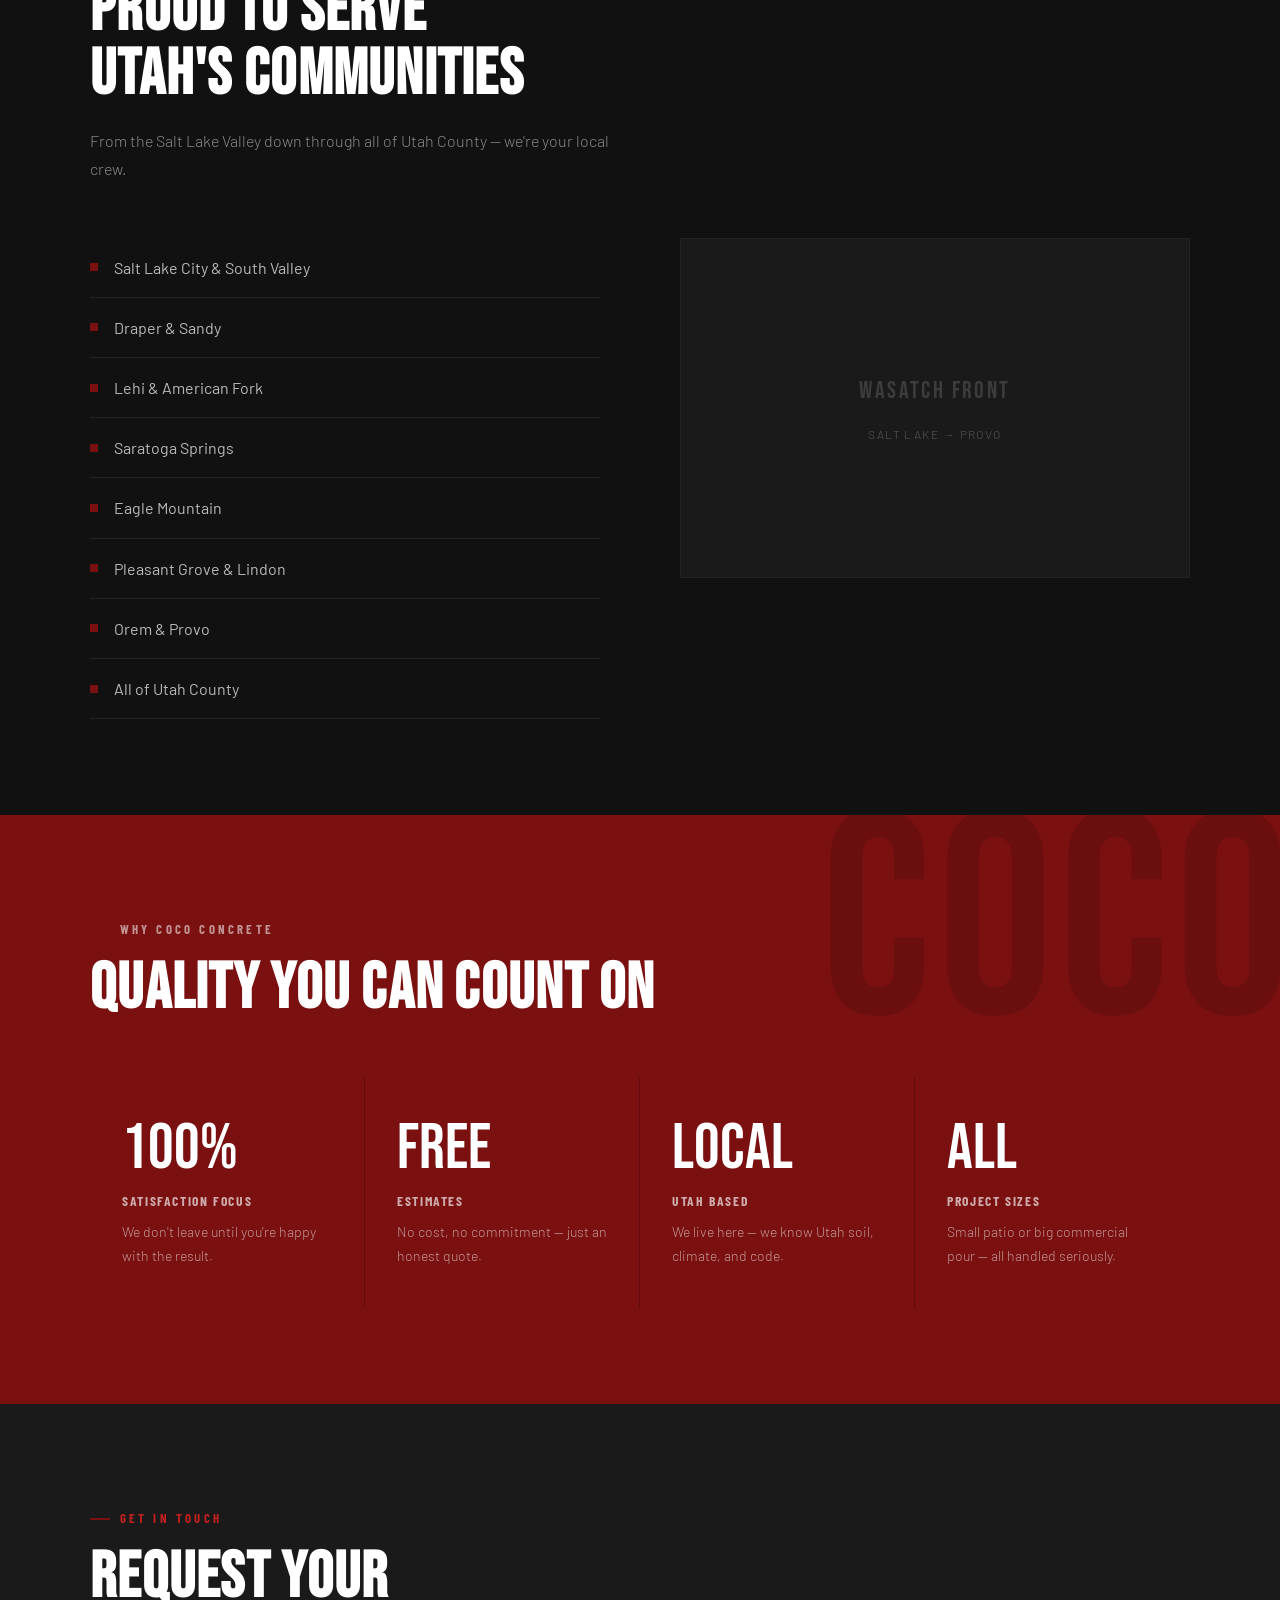
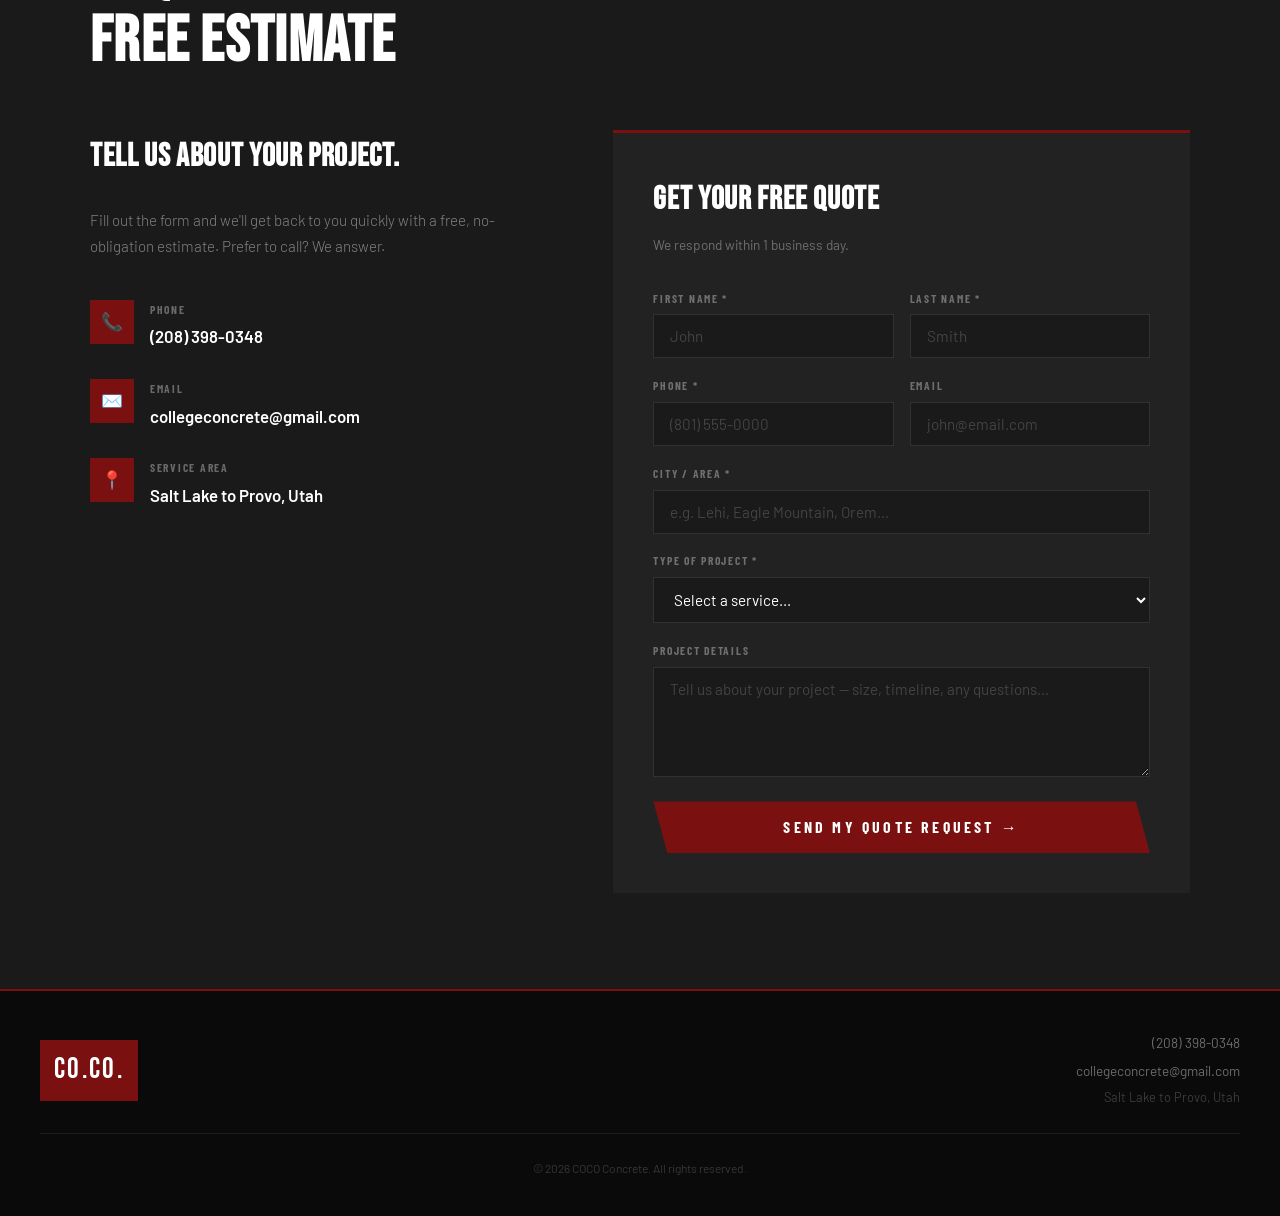
==== commit 5470d57d: "Rename New one  to index.html" ====
--- a/index.html
+++ b/index.html
@@ -54,7 +54,7 @@
     min-height: 100vh;
     background:
       linear-gradient(to bottom, rgba(10,10,10,0.72) 0%, rgba(10,10,10,0.35) 40%, rgba(10,10,10,0.88) 100%),
-      url('https://images.unsplash.com/photo-1504307651254-35680f356dfd?w=1800&q=80') center/cover no-repeat;
+      url('project7.jpeg') center/cover no-repeat;
     display: flex; align-items: center;
     padding: 7rem 2.5rem 5rem; position: relative; overflow: hidden;
   }
@@ -364,19 +364,19 @@
         <div class="gallery-overlay"><span>Residential Driveway</span></div>
       </div>
       <div class="gallery-item">
-        <img src="images/project2.jpg" alt="Mailbox Pads" loading="lazy" />
+        <img src="images/project2.jpeg" alt="Mailbox Pads" loading="lazy" />
         <div class="gallery-overlay"><span>Stamped Patio</span></div>
       </div>
       <div class="gallery-item">
-        <img src="images/project3.jpg" alt="Stairs" loading="lazy" />
+        <img src="images/project3.jpeg" alt="Stairs" loading="lazy" />
         <div class="gallery-overlay"><span>Commercial Flatwork</span></div>
       </div>
       <div class="gallery-item">
-        <img src="images/project6.jpg" alt="Concrete pour" loading="lazy" />
+        <img src="images/project6.jpeg" alt="Concrete pour" loading="lazy" />
         <div class="gallery-overlay"><span>New Construction</span></div>
       </div>
       <div class="gallery-item">
-        <img src="images/project7.jpg" alt="Decorative concrete" loading="lazy" />
+        <img src="images/project7.jpeg" alt="Decorative concrete" loading="lazy" />
         <div class="gallery-overlay"><span>Decorative Finish</span></div>
       </div>
     </div>
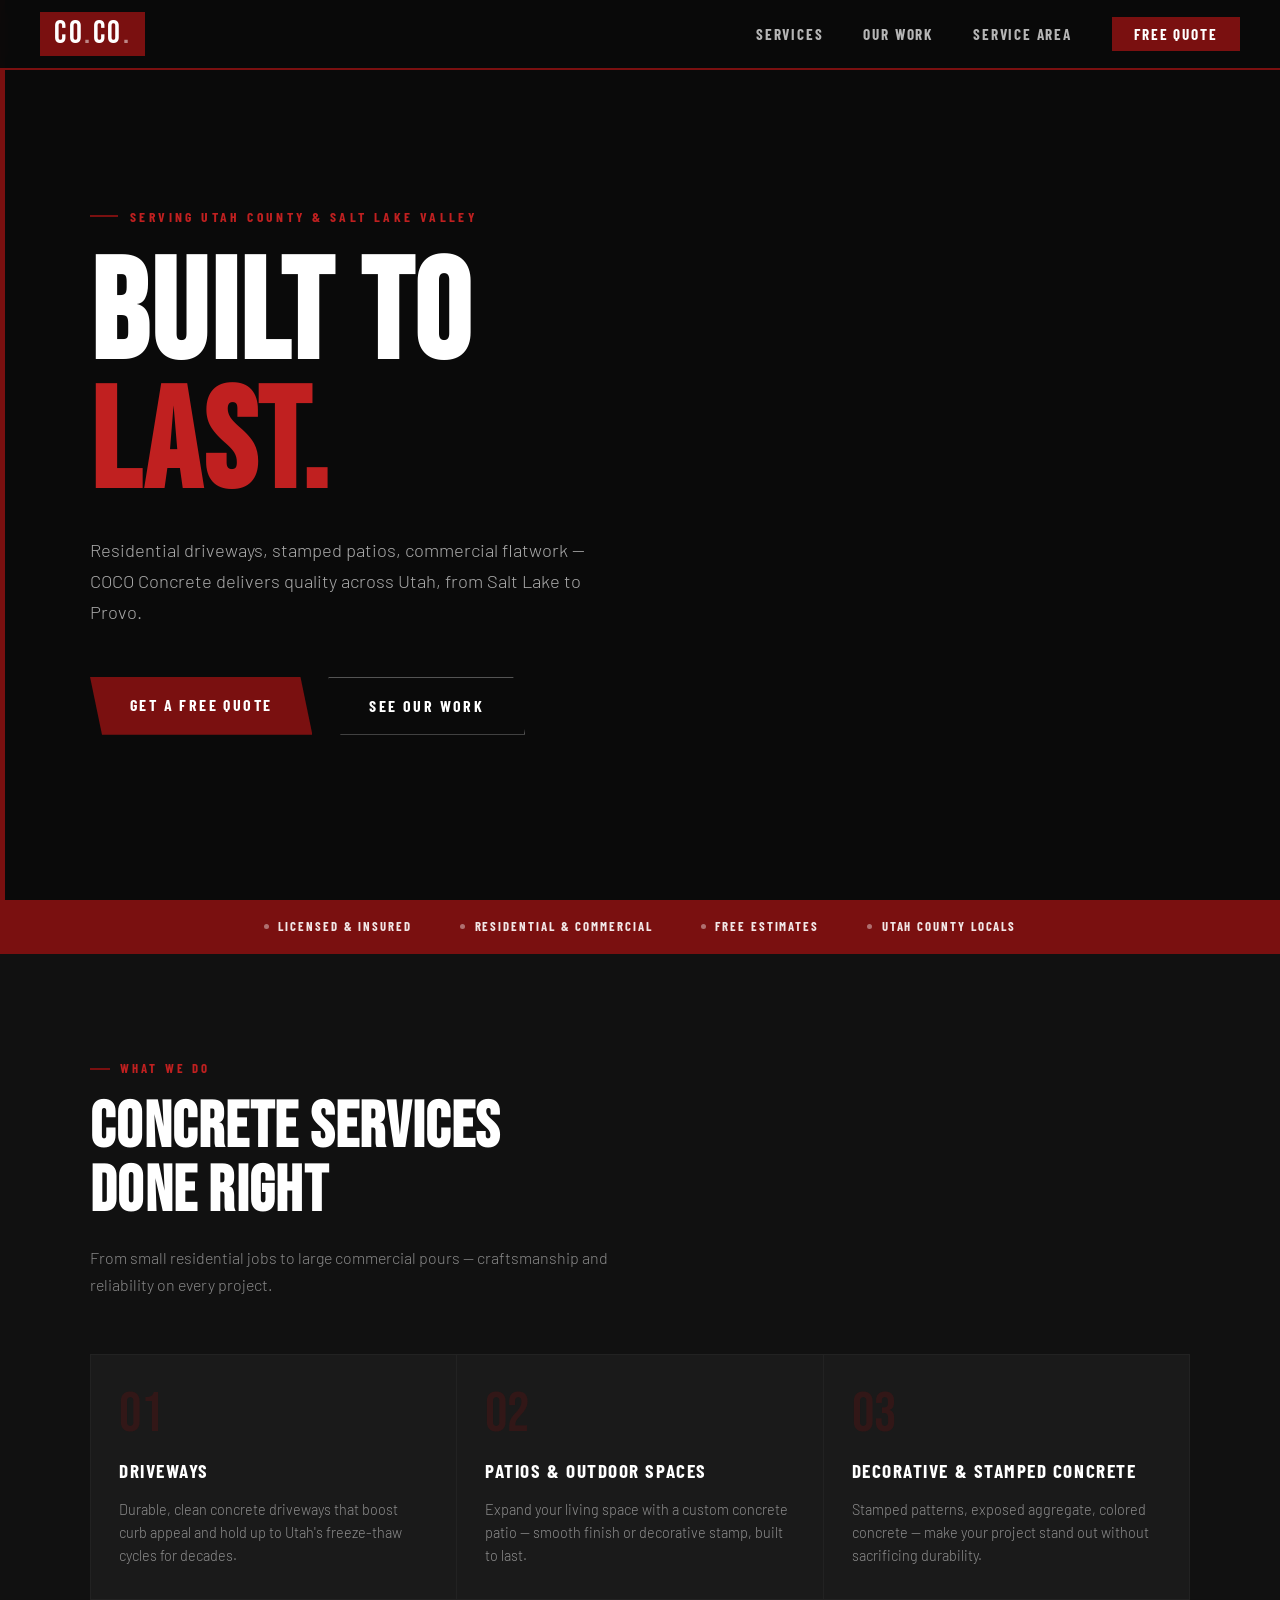
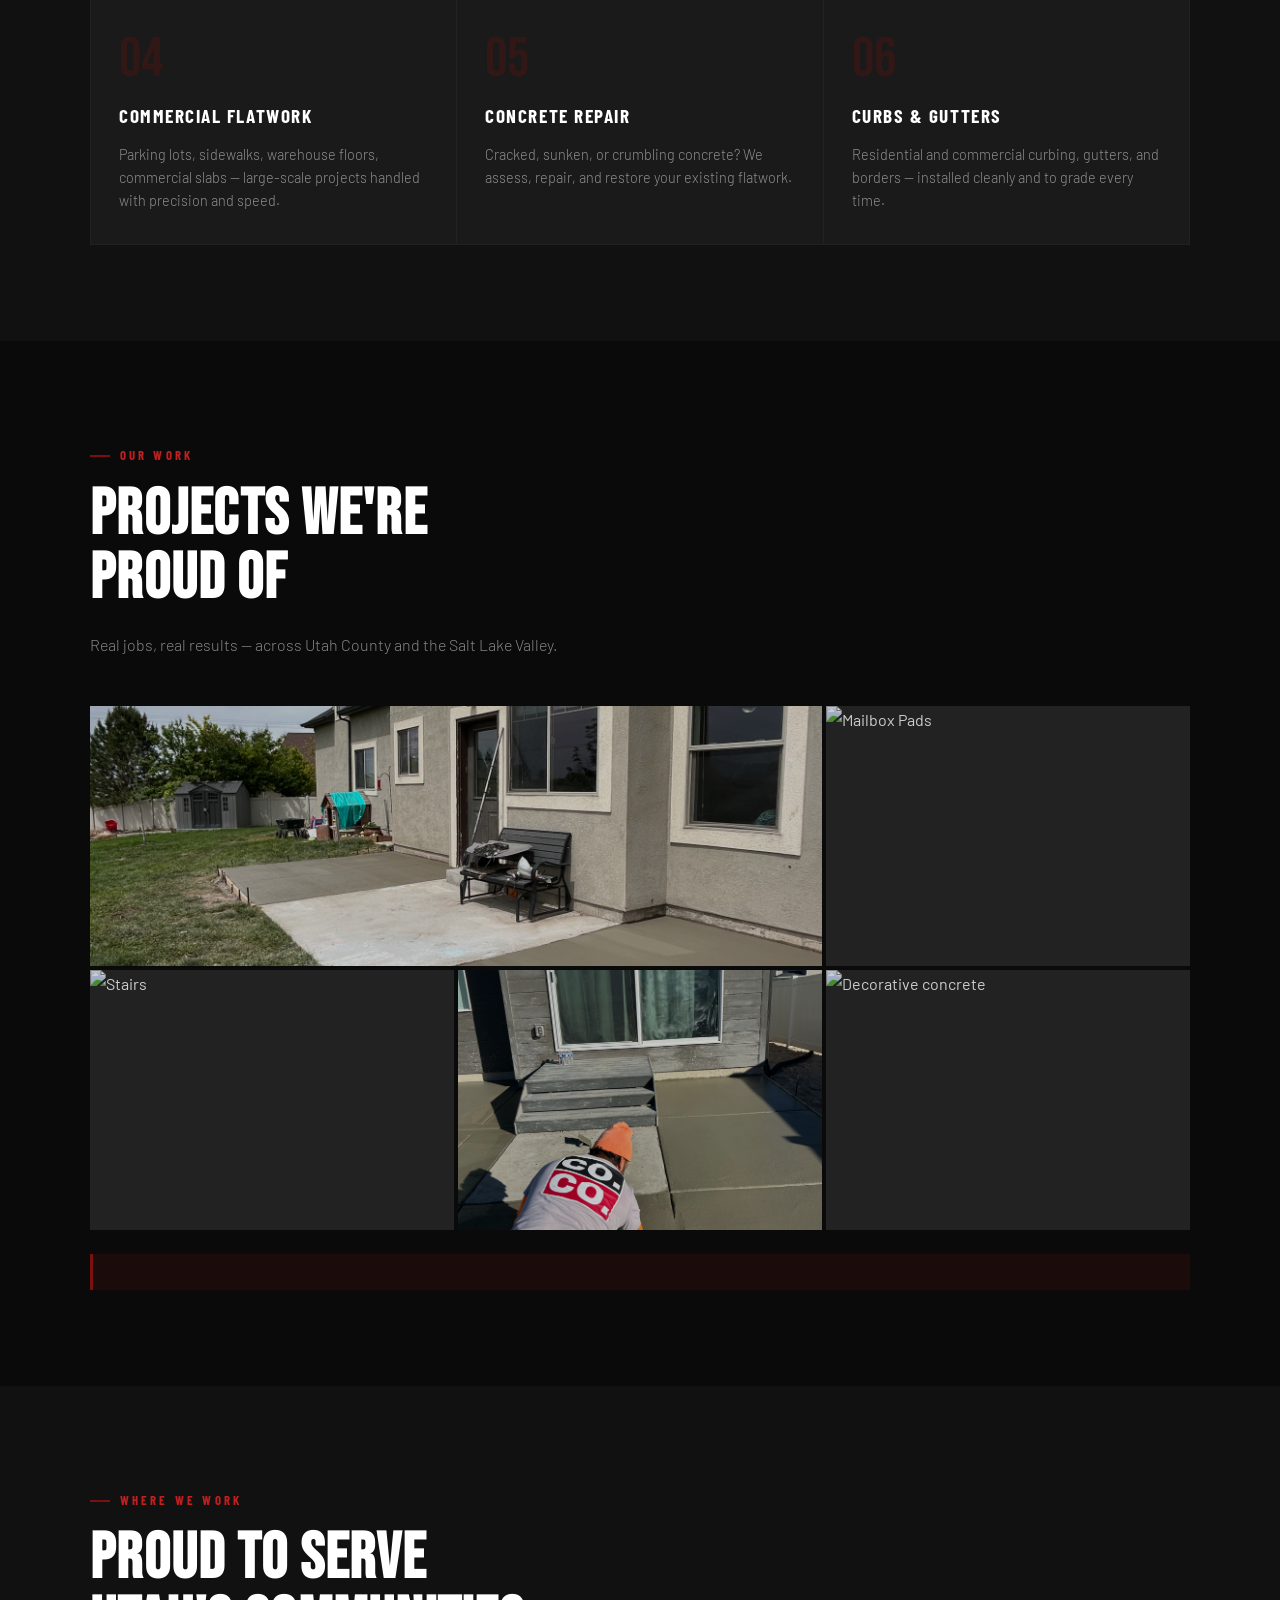
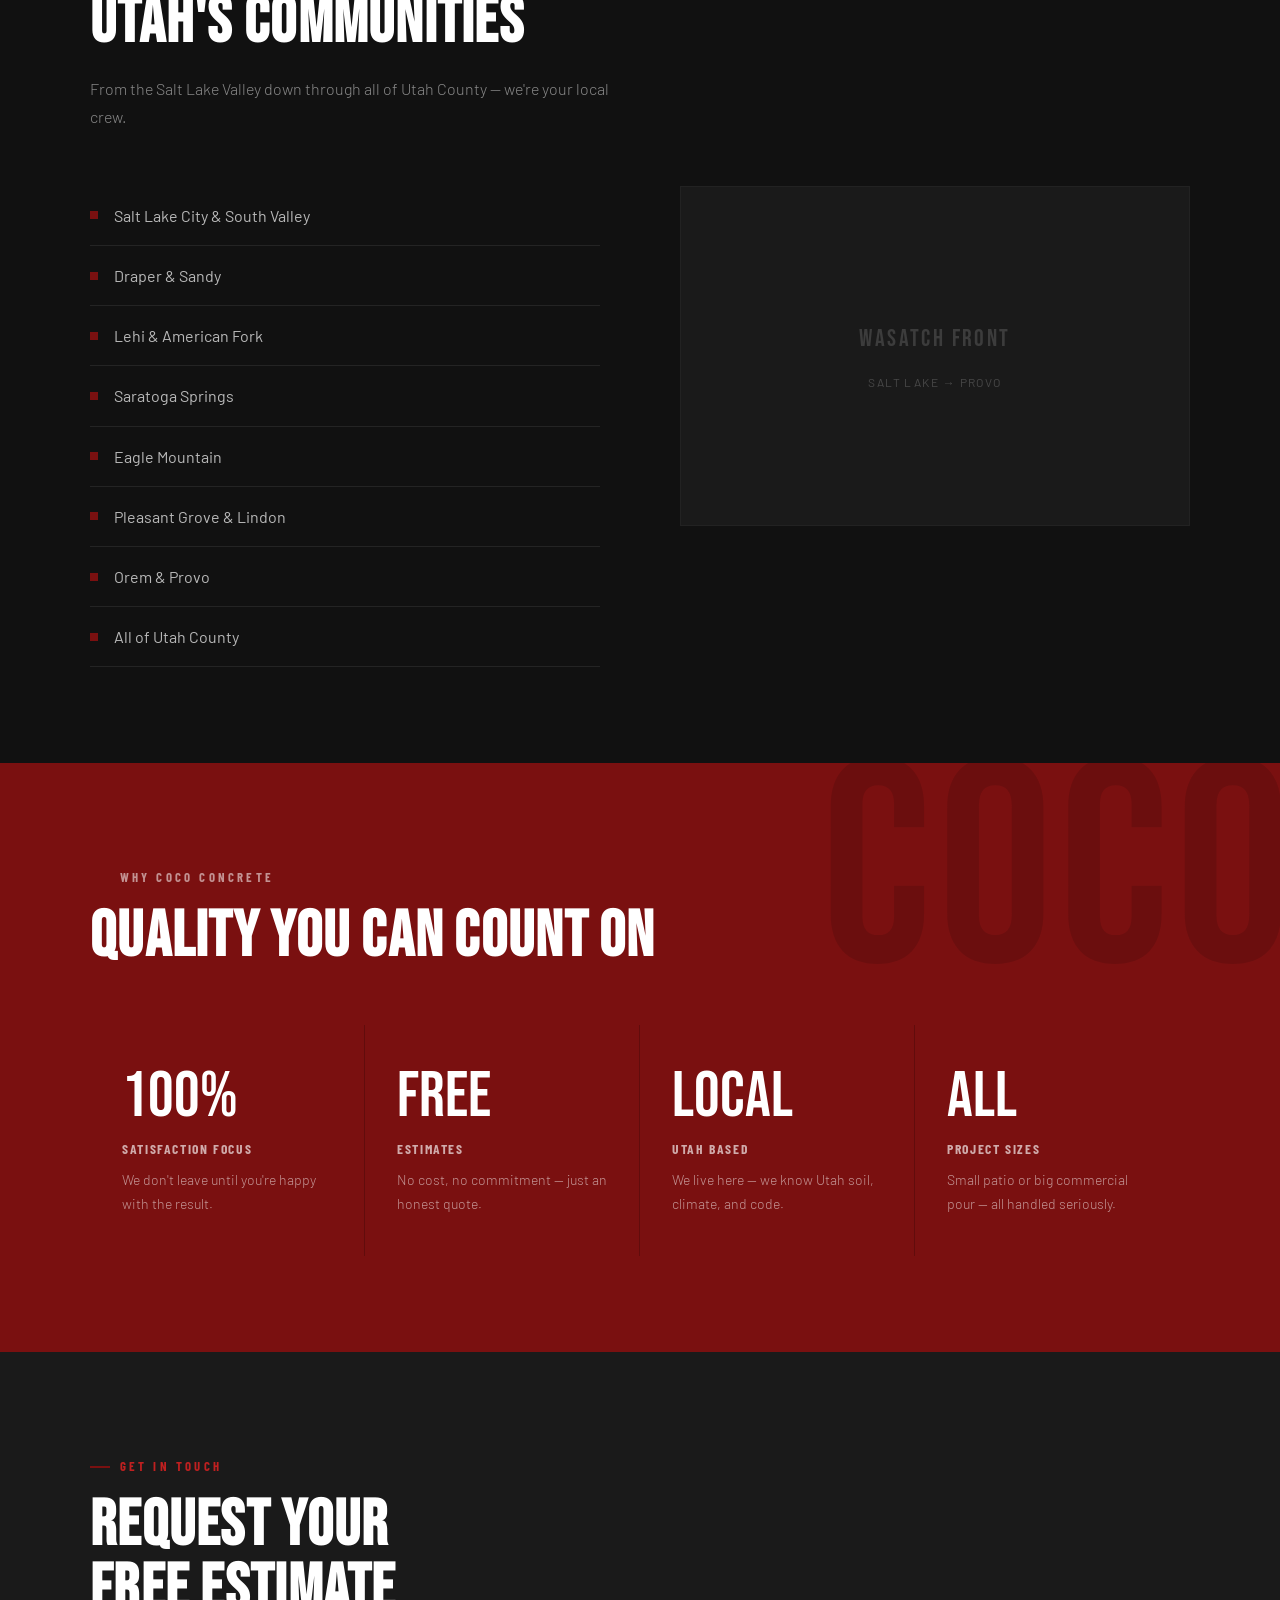
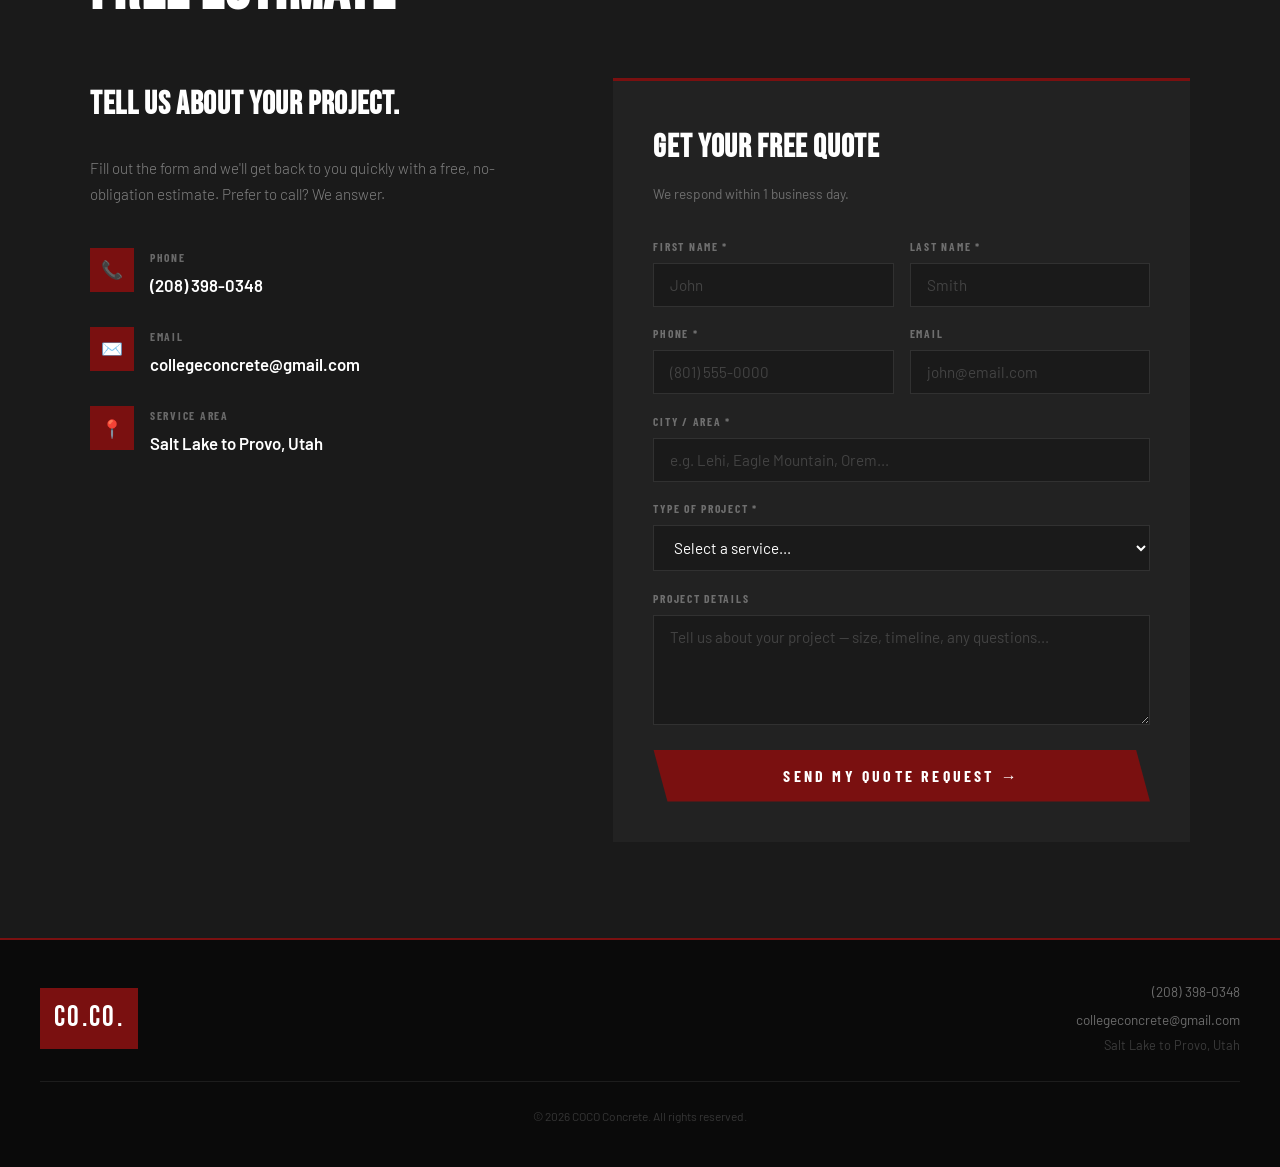
==== commit ce4863a5: "Rename New one  to index.html" ====
--- a/index.html
+++ b/index.html
@@ -381,8 +381,7 @@
       </div>
     </div>
     <div class="upload-note">
-      <strong>Your photos go here:</strong> Replace the placeholder images by swapping the <code>src="https://unsplash..."</code> URLs with paths to your own photos (e.g. <code>src="images/driveway1.jpg"</code>). Create an <code>images/</code> folder next to this file and drop your project photos in.
-    </div>
+      
   </div>
 </section>
 
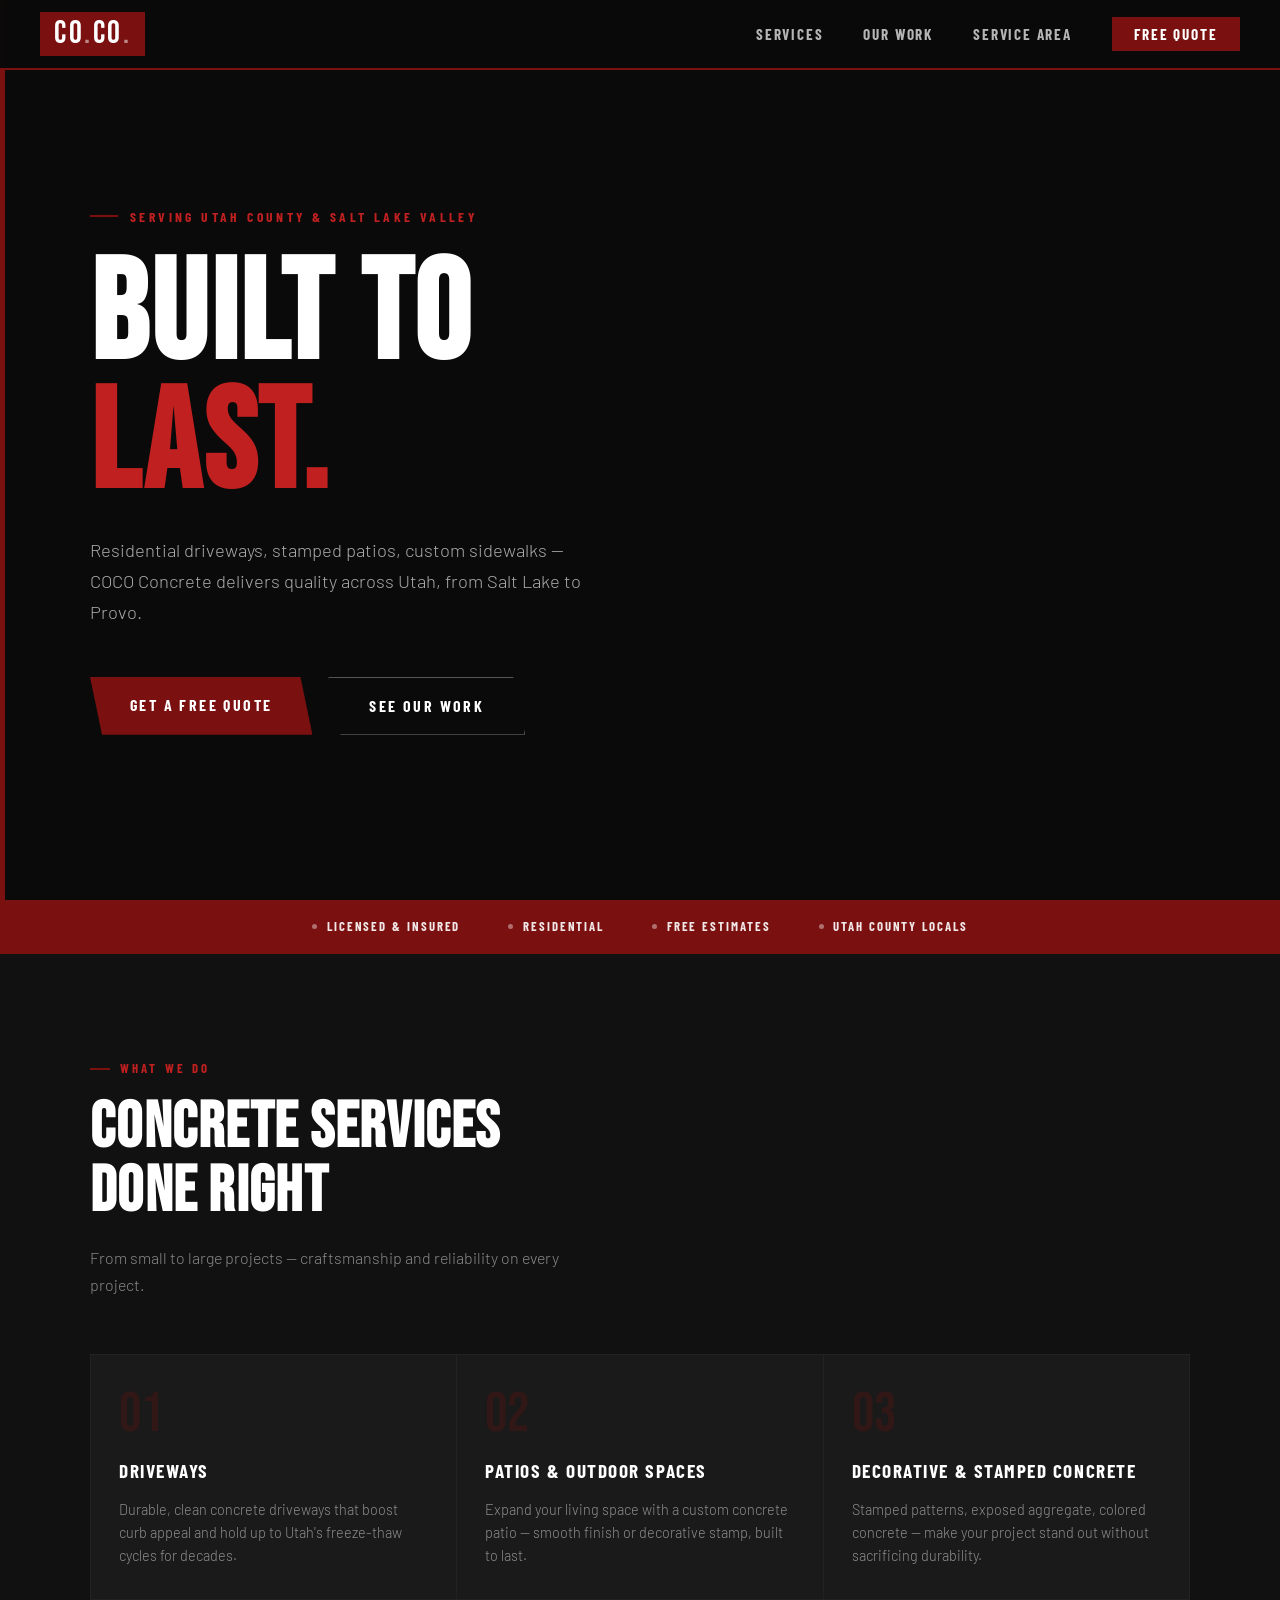
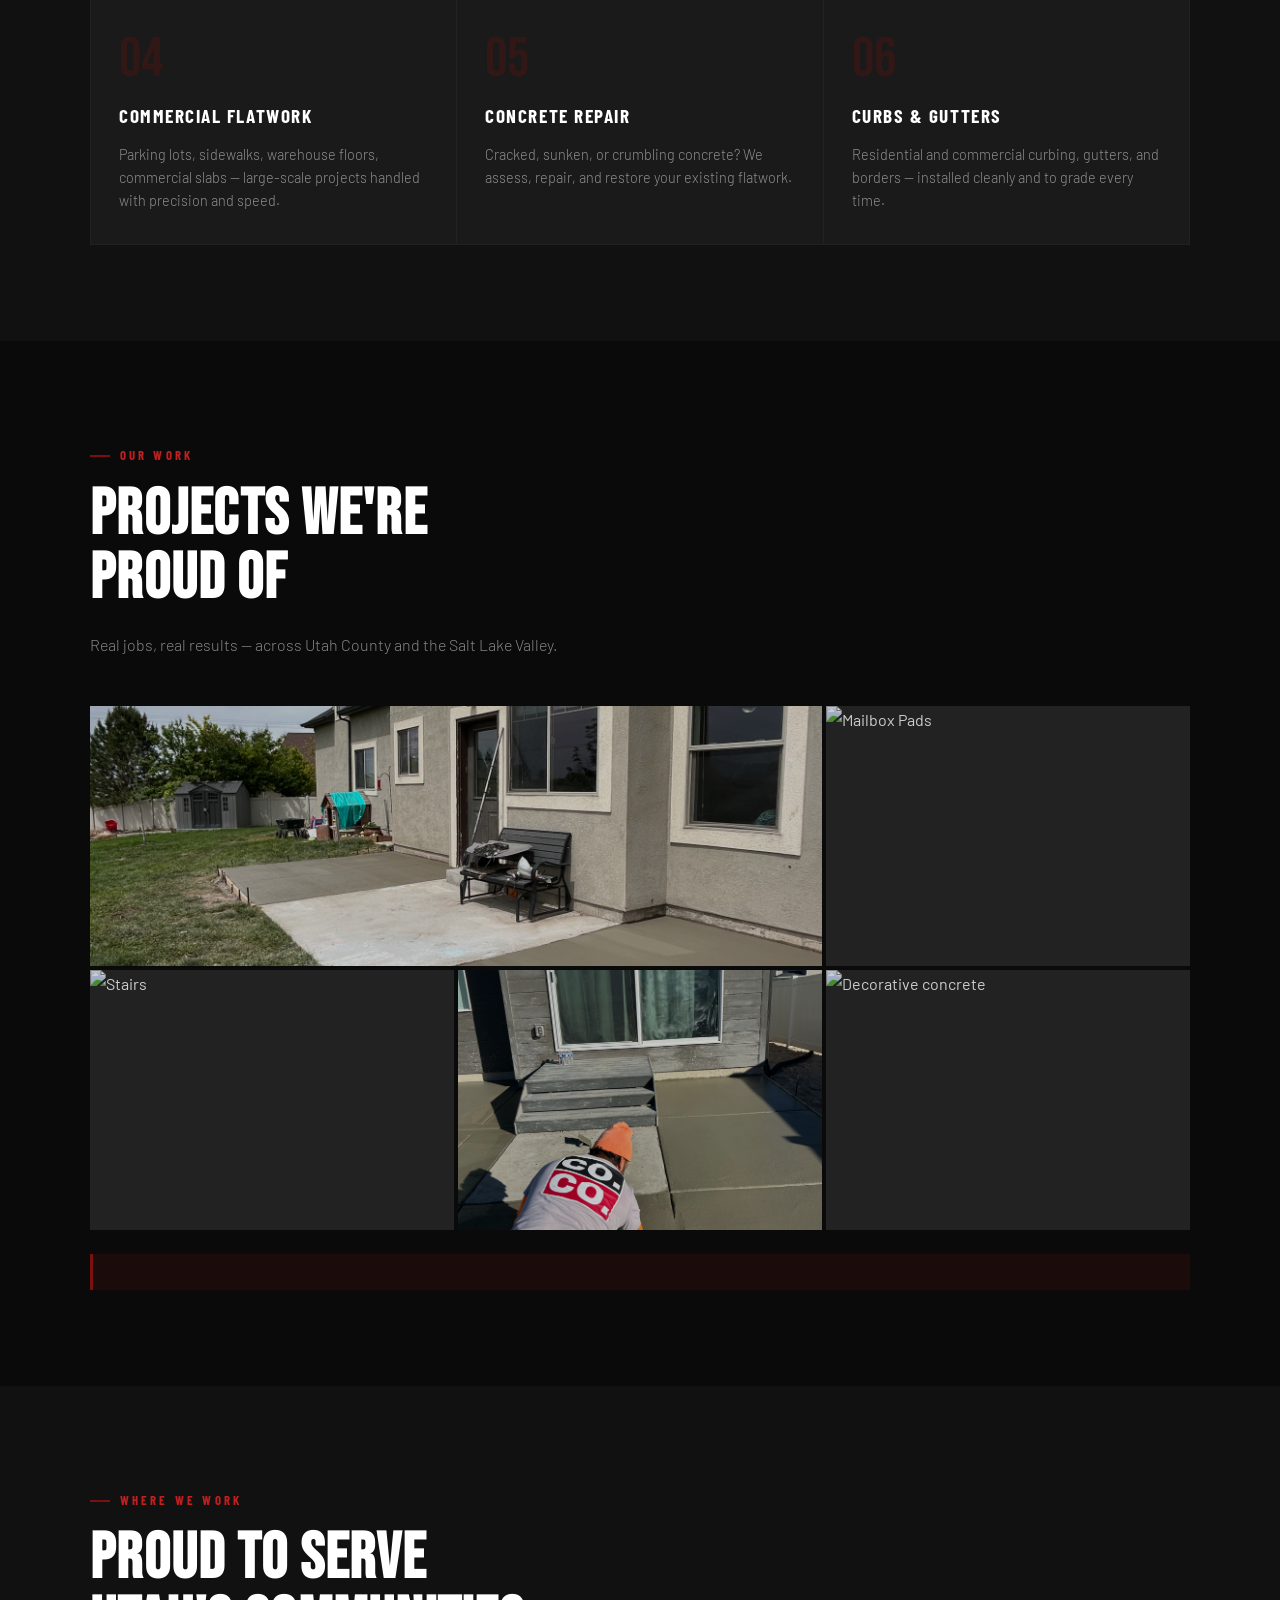
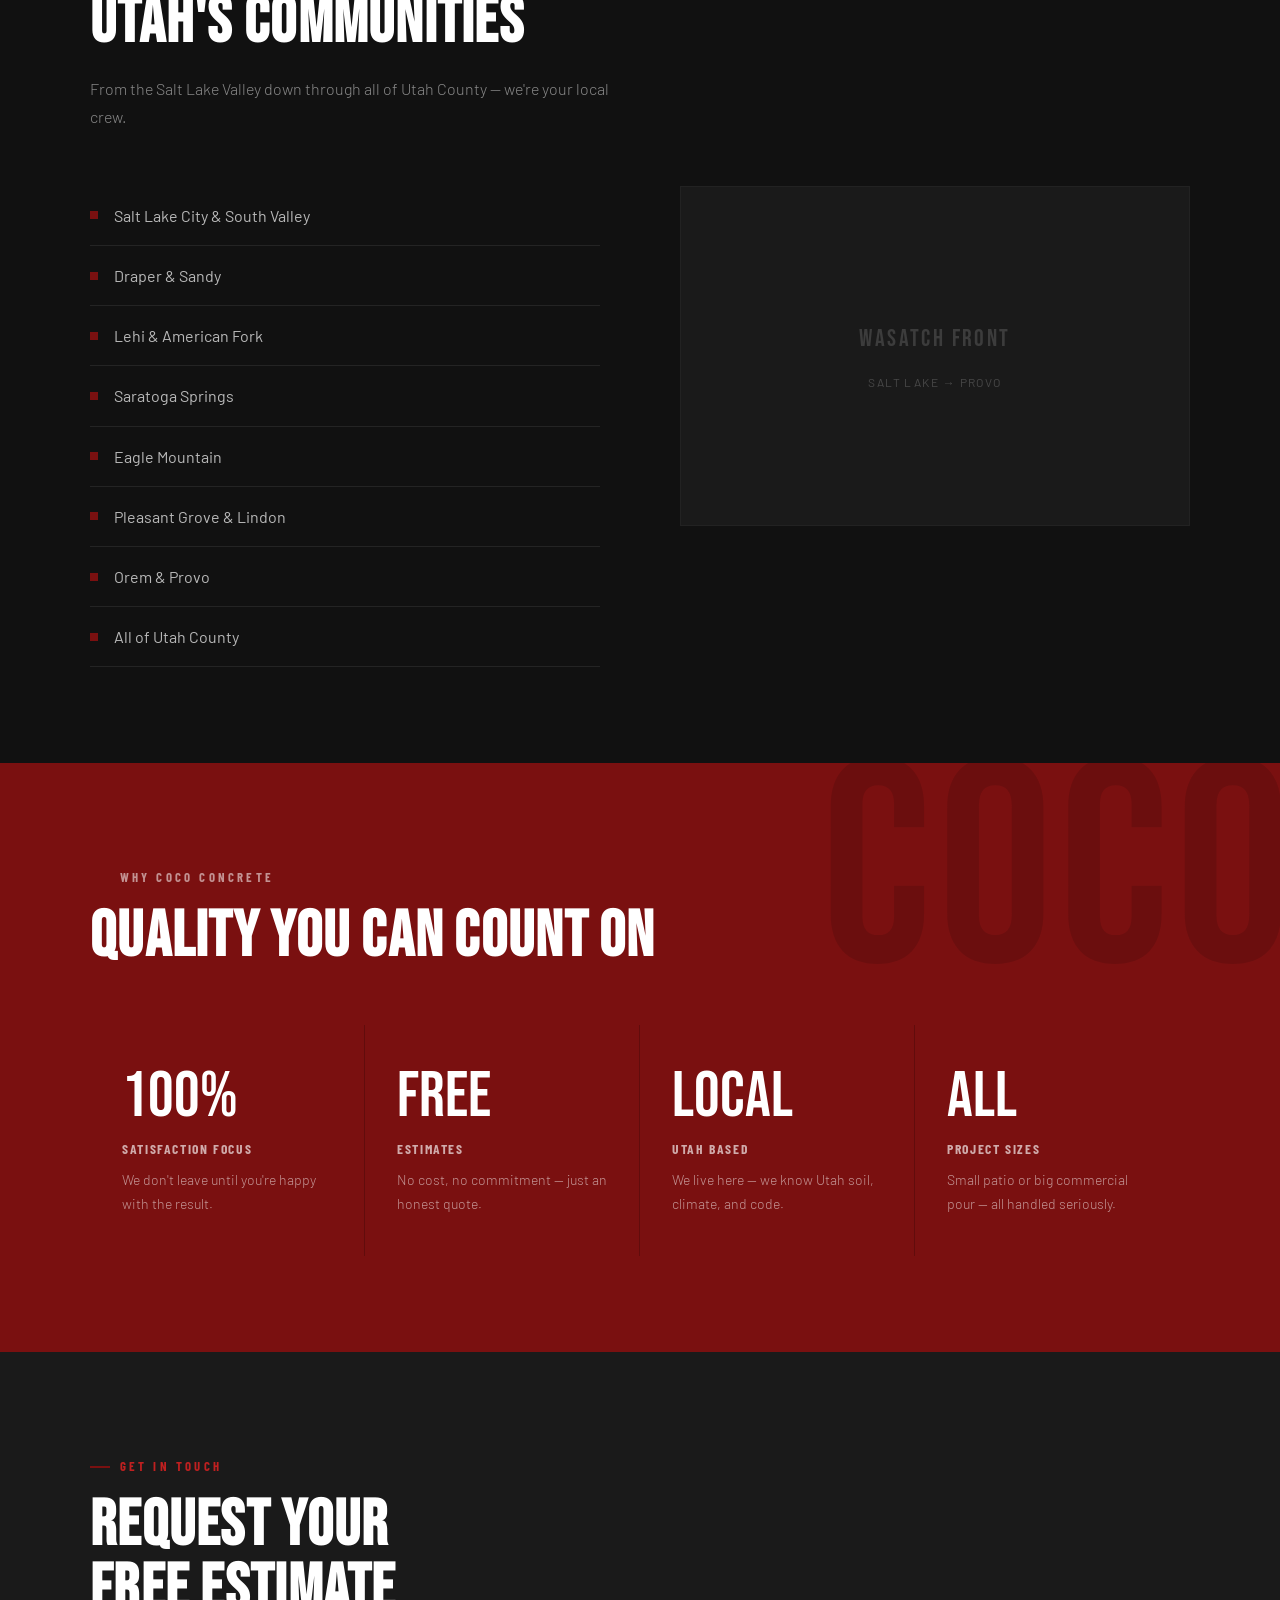
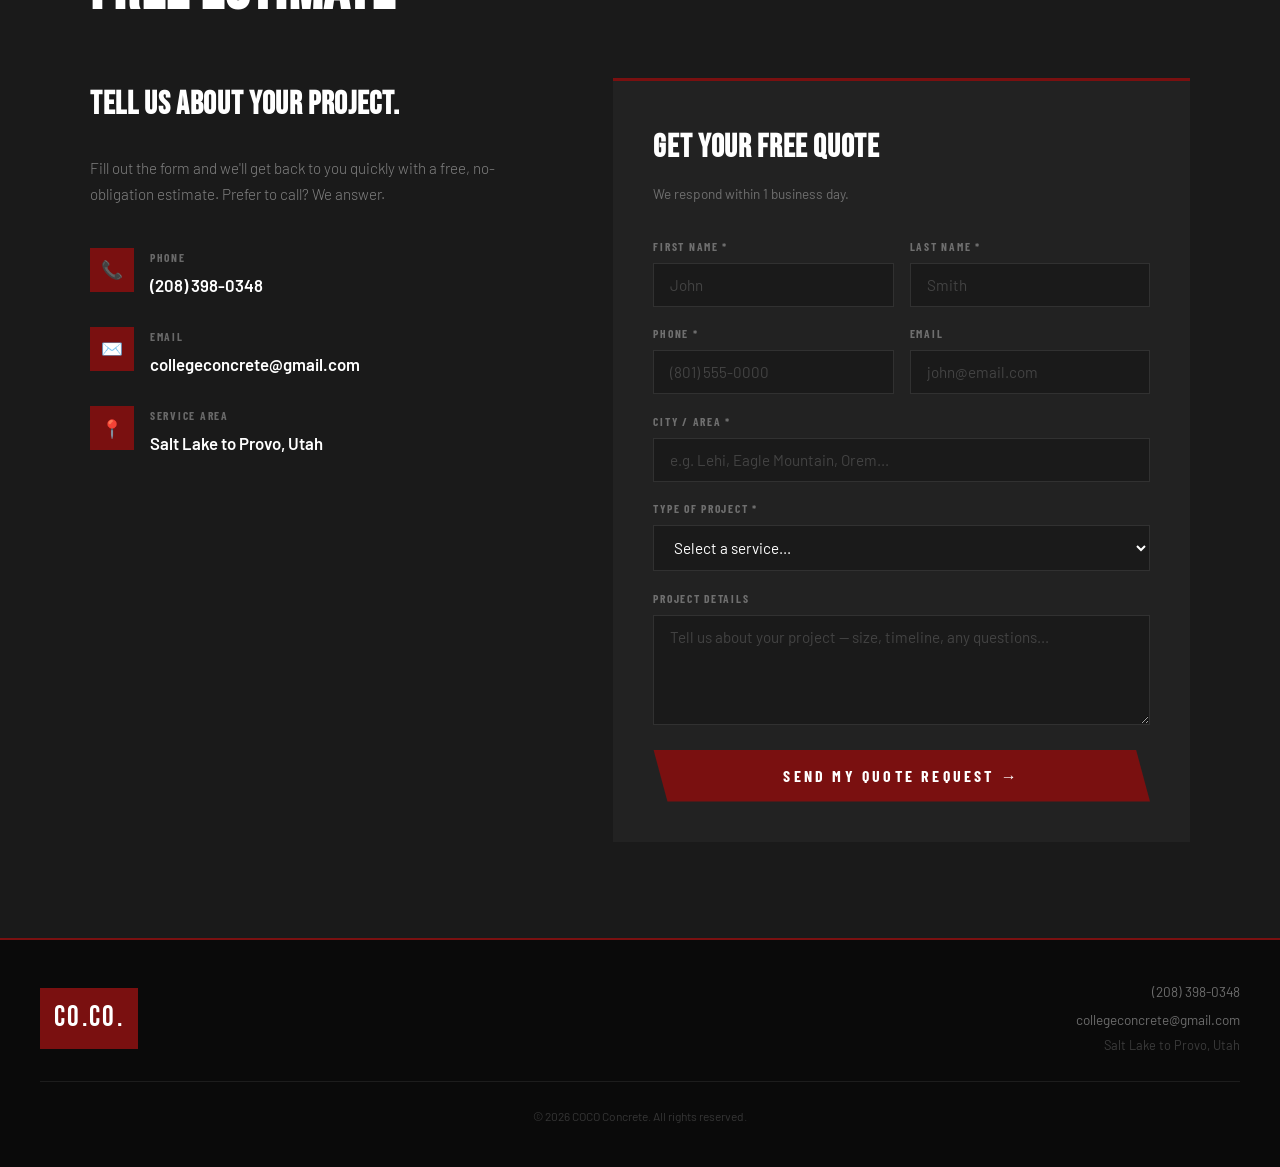
==== commit 74feec73: "Update index.html" ====
--- a/index.html
+++ b/index.html
@@ -319,7 +319,7 @@
   <div class="hero-inner">
     <div class="hero-eyebrow">Serving Utah County &amp; Salt Lake Valley</div>
     <h1 class="hero-title">Built To<br><span class="red">Last.</span></h1>
-    <p class="hero-sub">Residential driveways, stamped patios, commercial flatwork — COCO Concrete delivers quality across Utah, from Salt Lake to Provo.</p>
+    <p class="hero-sub">Residential driveways, stamped patios, custom sidewalks — COCO Concrete delivers quality across Utah, from Salt Lake to Provo.</p>
     <div class="hero-btns">
       <a href="#contact" class="btn-primary">Get a Free Quote</a>
       <a href="#gallery" class="btn-outline">See Our Work</a>
@@ -330,7 +330,7 @@
 <!-- TRUST BAR -->
 <div class="trust-bar">
   <div class="trust-item"><span class="trust-dot"></span> Licensed &amp; Insured</div>
-  <div class="trust-item"><span class="trust-dot"></span> Residential &amp; Commercial</div>
+  <div class="trust-item"><span class="trust-dot"></span> Residential</div>
   <div class="trust-item"><span class="trust-dot"></span> Free Estimates</div>
   <div class="trust-item"><span class="trust-dot"></span> Utah County Locals</div>
 </div>
@@ -340,7 +340,7 @@
   <div class="container">
     <div class="section-label">What We Do</div>
     <h2 class="section-title">Concrete Services<br>Done Right</h2>
-    <p class="section-sub">From small residential jobs to large commercial pours — craftsmanship and reliability on every project.</p>
+    <p class="section-sub">From small to large projects — craftsmanship and reliability on every project.</p>
     <div class="services-grid">
       <div class="service-card"><div class="service-num">01</div><h3>Driveways</h3><p>Durable, clean concrete driveways that boost curb appeal and hold up to Utah's freeze-thaw cycles for decades.</p></div>
       <div class="service-card"><div class="service-num">02</div><h3>Patios &amp; Outdoor Spaces</h3><p>Expand your living space with a custom concrete patio — smooth finish or decorative stamp, built to last.</p></div>
@@ -361,23 +361,23 @@
     <div class="gallery-grid">
       <div class="gallery-item">
         <img src="images/project1.jpg" alt="Backyard Patios" loading="lazy" />
-        <div class="gallery-overlay"><span>Residential Driveway</span></div>
+        <div class="gallery-overlay"><span>Backyard Patios</span></div>
       </div>
       <div class="gallery-item">
         <img src="images/project2.jpeg" alt="Mailbox Pads" loading="lazy" />
-        <div class="gallery-overlay"><span>Stamped Patio</span></div>
+        <div class="gallery-overlay"><span>Mailbox Pads</span></div>
       </div>
       <div class="gallery-item">
         <img src="images/project3.jpeg" alt="Stairs" loading="lazy" />
-        <div class="gallery-overlay"><span>Commercial Flatwork</span></div>
+        <div class="gallery-overlay"><span>Stairs</span></div>
       </div>
       <div class="gallery-item">
         <img src="images/project6.jpeg" alt="Concrete pour" loading="lazy" />
-        <div class="gallery-overlay"><span>New Construction</span></div>
+        <div class="gallery-overlay"><span>Concrete finishing</span></div>
       </div>
       <div class="gallery-item">
         <img src="images/project7.jpeg" alt="Decorative concrete" loading="lazy" />
-        <div class="gallery-overlay"><span>Decorative Finish</span></div>
+        <div class="gallery-overlay"><span>Decorative Concrete</span></div>
       </div>
     </div>
     <div class="upload-note">
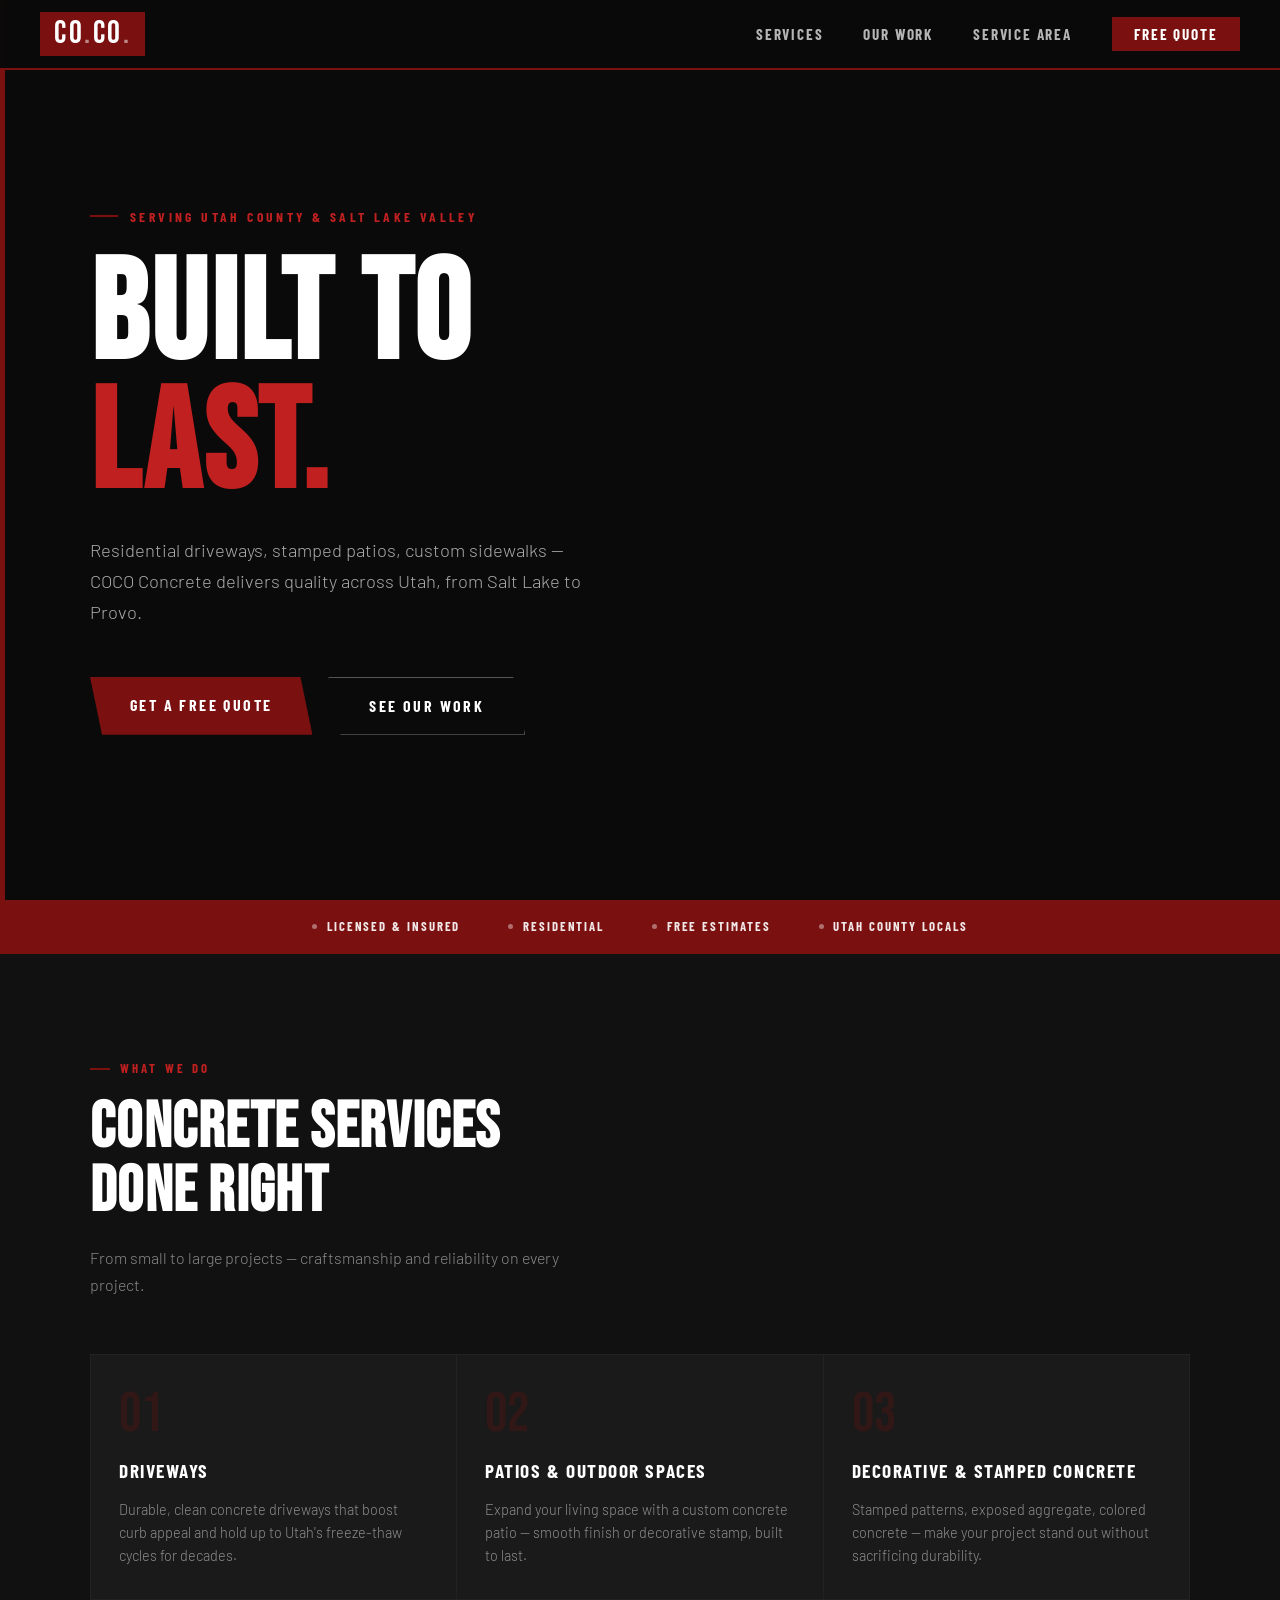
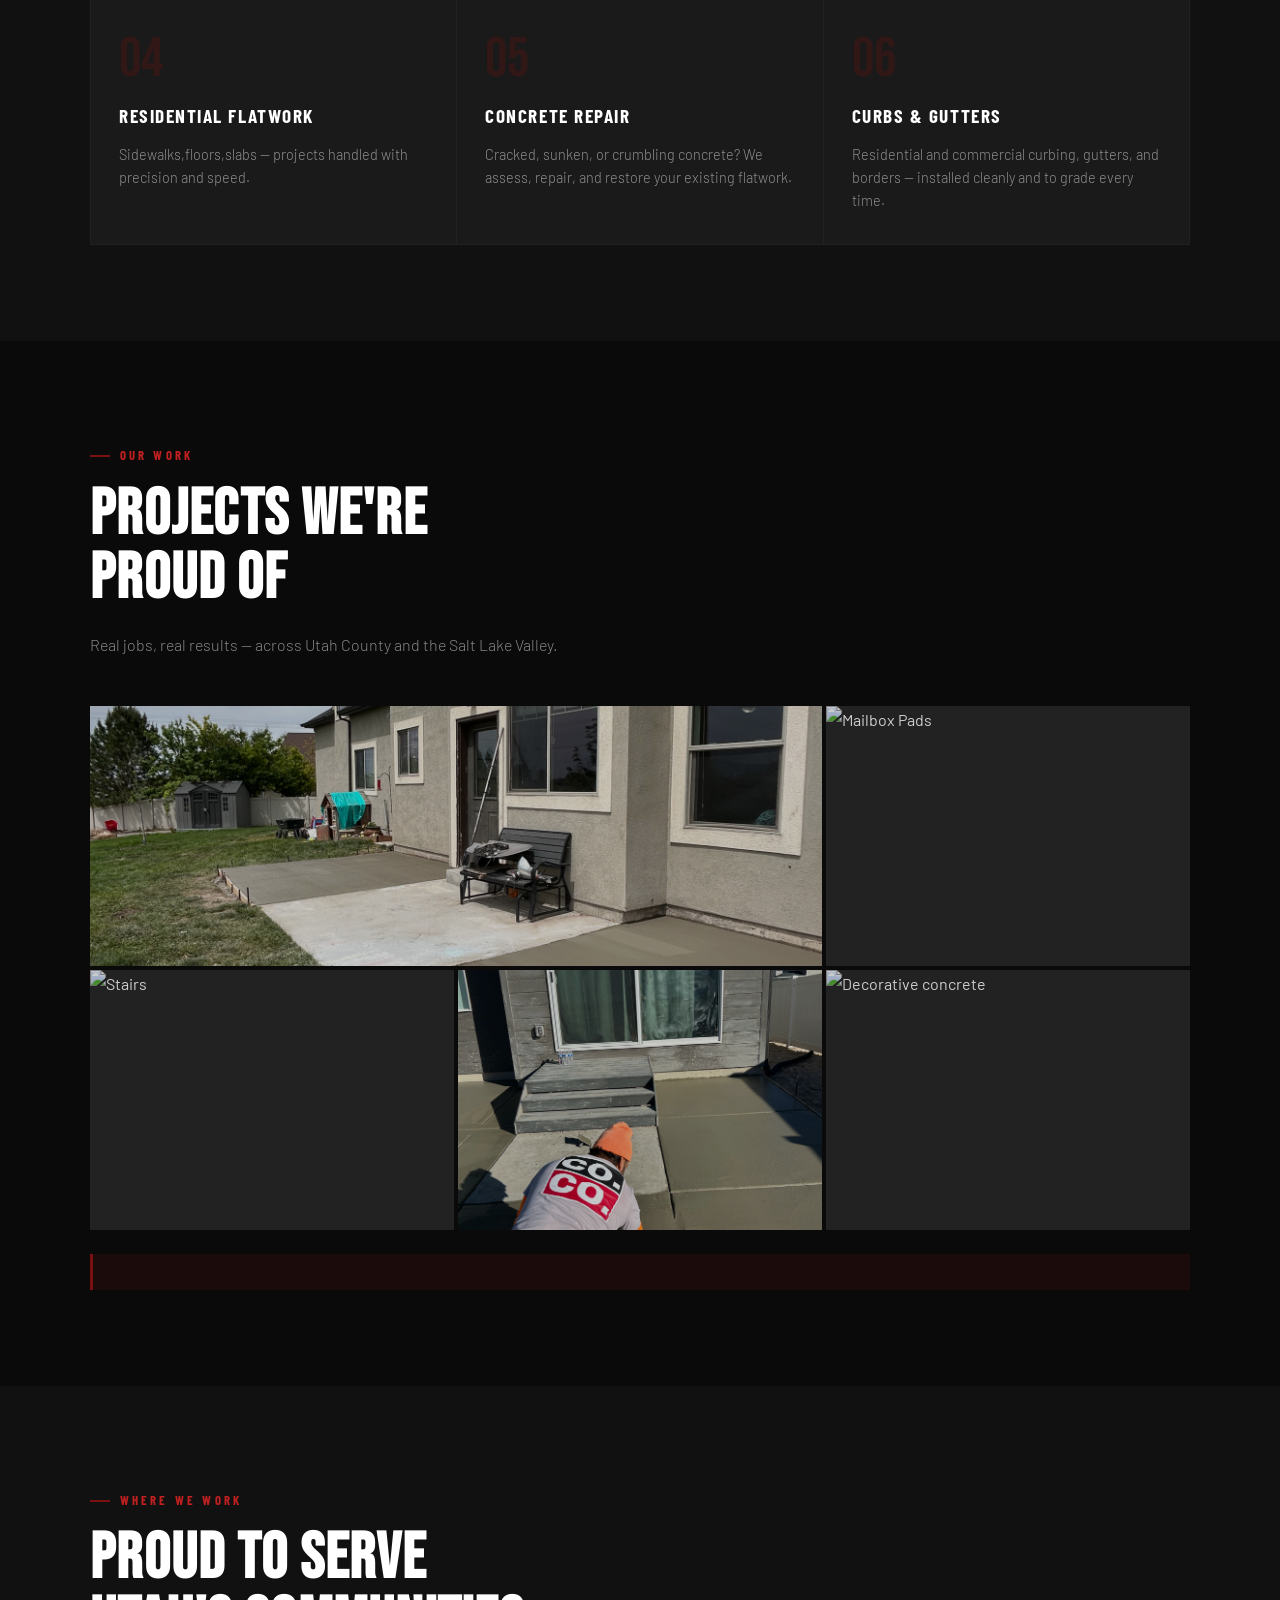
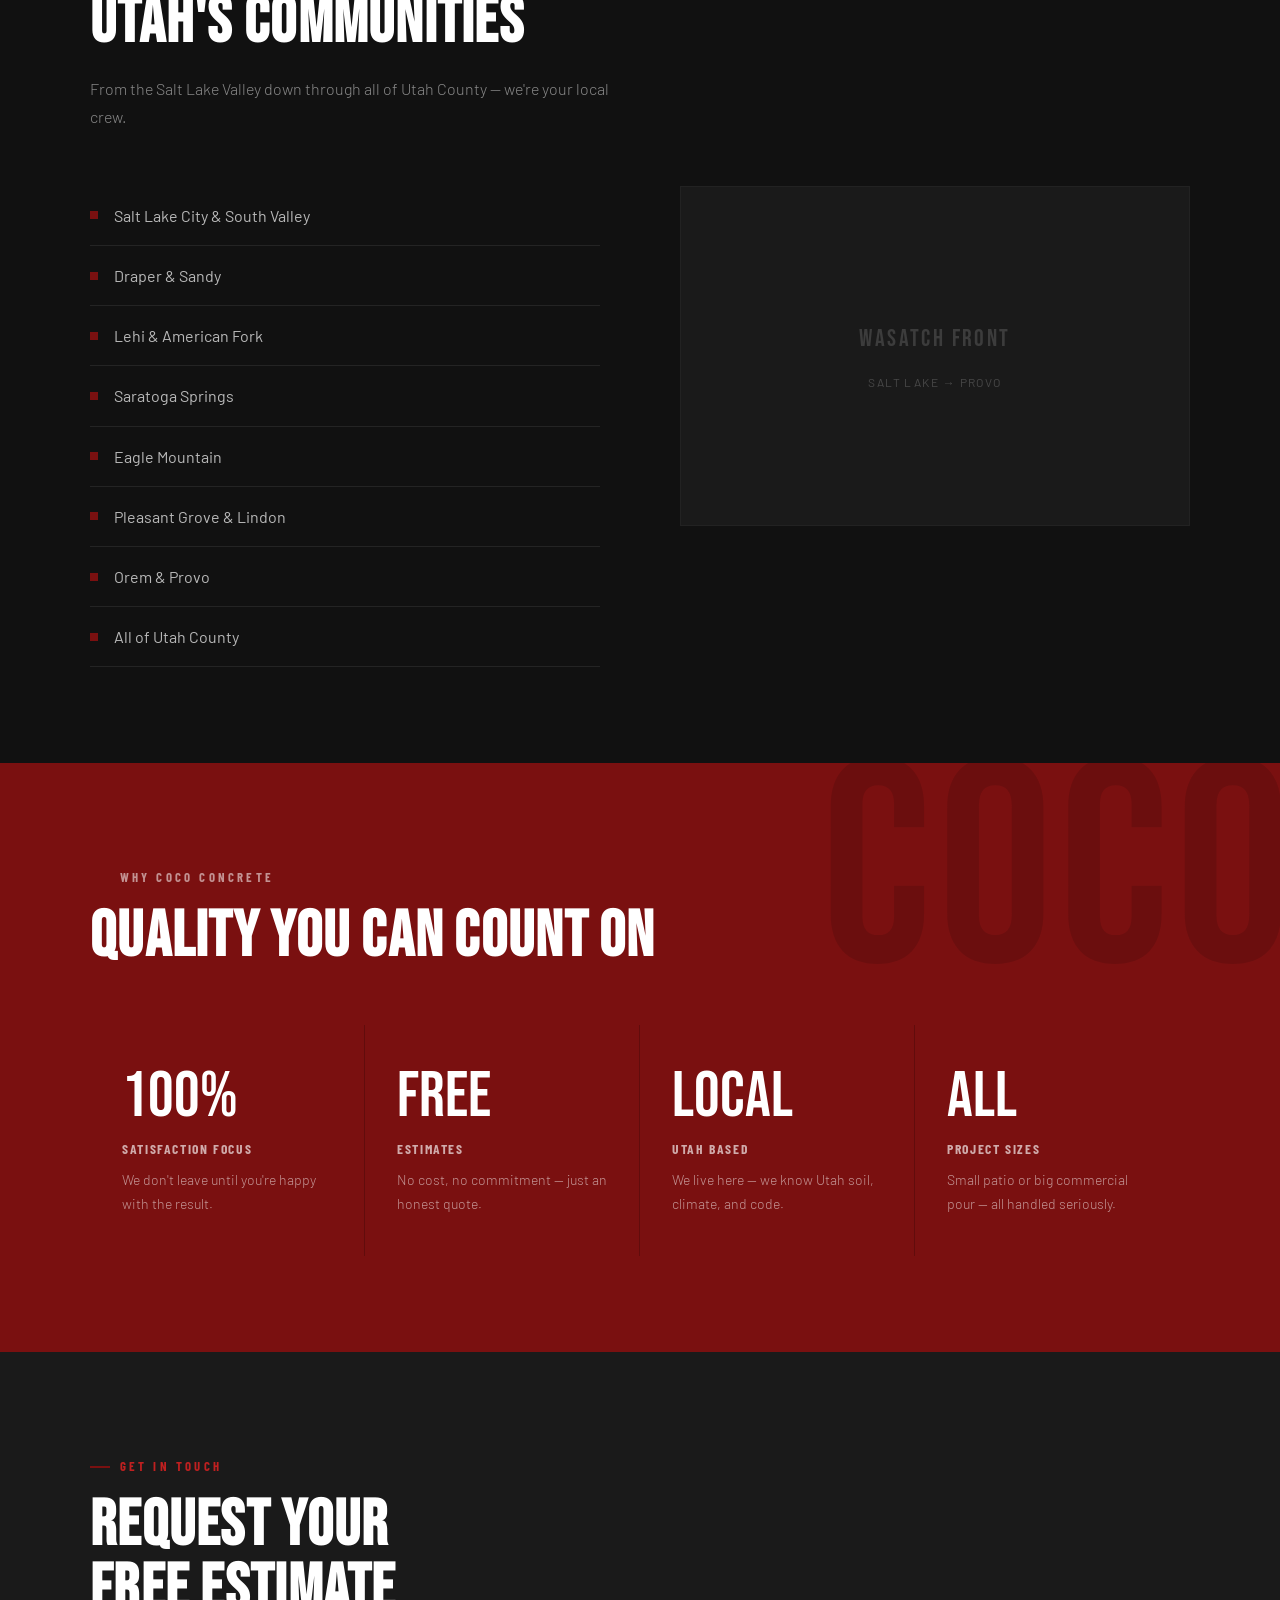
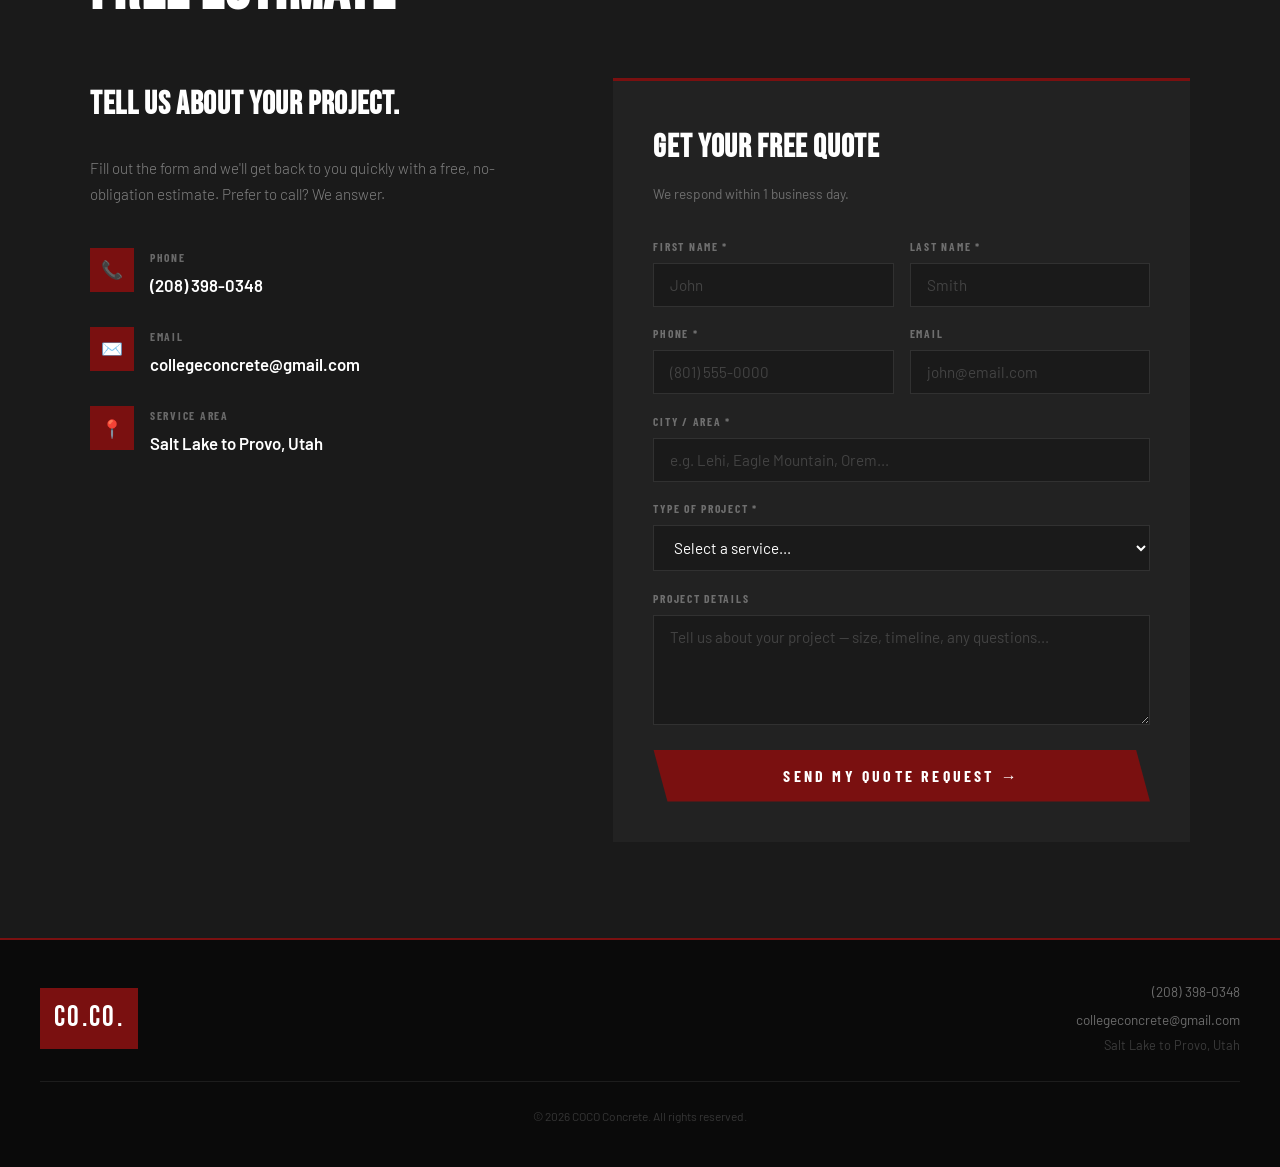
==== commit 91856b9d: "Update index.html" ====
--- a/index.html
+++ b/index.html
@@ -345,7 +345,7 @@
       <div class="service-card"><div class="service-num">01</div><h3>Driveways</h3><p>Durable, clean concrete driveways that boost curb appeal and hold up to Utah's freeze-thaw cycles for decades.</p></div>
       <div class="service-card"><div class="service-num">02</div><h3>Patios &amp; Outdoor Spaces</h3><p>Expand your living space with a custom concrete patio — smooth finish or decorative stamp, built to last.</p></div>
       <div class="service-card"><div class="service-num">03</div><h3>Decorative &amp; Stamped Concrete</h3><p>Stamped patterns, exposed aggregate, colored concrete — make your project stand out without sacrificing durability.</p></div>
-      <div class="service-card"><div class="service-num">04</div><h3>Commercial Flatwork</h3><p>Parking lots, sidewalks, warehouse floors, commercial slabs — large-scale projects handled with precision and speed.</p></div>
+      <div class="service-card"><div class="service-num">04</div><h3>Residential Flatwork</h3><p>Sidewalks,floors,slabs — projects handled with precision and speed.</p></div>
       <div class="service-card"><div class="service-num">05</div><h3>Concrete Repair</h3><p>Cracked, sunken, or crumbling concrete? We assess, repair, and restore your existing flatwork.</p></div>
       <div class="service-card"><div class="service-num">06</div><h3>Curbs &amp; Gutters</h3><p>Residential and commercial curbing, gutters, and borders — installed cleanly and to grade every time.</p></div>
     </div>
